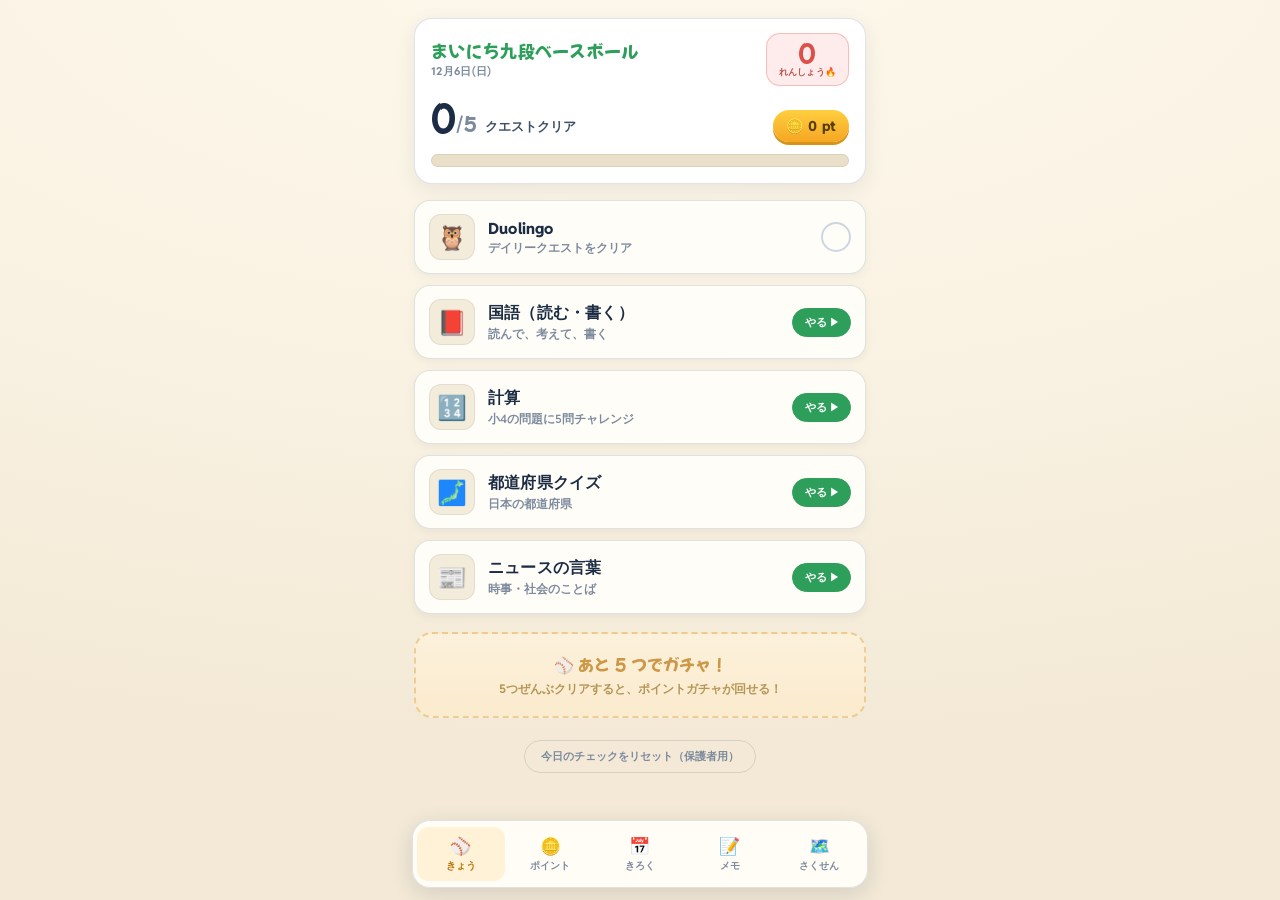
==== index.html @ 8f53ffbe "思考力" ====
<!DOCTYPE html>
<html lang="ja">
<head>
<meta charset="UTF-8">
<meta name="viewport" content="width=device-width, initial-scale=1.0, maximum-scale=1.0, user-scalable=no">
<meta name="theme-color" content="#faf3e4">
<meta name="apple-mobile-web-app-capable" content="yes">
<meta name="mobile-web-app-capable" content="yes">
<meta name="apple-mobile-web-app-status-bar-style" content="default">
<meta name="apple-mobile-web-app-title" content="九段ベースボール">
<meta name="description" content="千代田区立九段中等教育学校をめざす、小4のための毎日学習アプリ。計算・音読・作文・理科社会を、ゲーム感覚で習慣化。">
<link rel="manifest" href="manifest.webmanifest">
<link rel="apple-touch-icon" href="icon-180.png">
<link rel="icon" type="image/png" href="icon-192.png">
<title>まいにち九段ベースボール</title>
<link rel="stylesheet" href="styles.css">
</head>
<body>
<div class="wrap">
  <div class="panel show" id="panel-today">
    <div class="board">
      <div class="board-top">
        <div><div class="title">まいにち九段ベースボール</div><div class="date" id="dateLabel">--</div></div>
        <div class="streak"><div class="num" id="streakNum">0</div><div class="lbl">れんしょう🔥</div></div>
      </div>
      <div class="count-row">
        <span class="count-big"><span id="doneNum">0</span><span style="font-size:18px;color:#7c8a9e">/5</span></span>
        <span class="count-sub">クエストクリア</span>
        <span class="coin-chip">🪙 <span id="coinTotal">0</span>pt</span>
      </div>
      <div class="bar"><i id="barFill"></i></div>
    </div>
    <div class="quests" id="questList"></div>
    <div class="gachabar" id="gachaBar">
      <div class="gt" id="gachaT">⚾ あと 5 つでガチャ！</div>
      <div class="gs" id="gachaS">5つぜんぶクリアすると、ポイントガチャが回せる！</div>
    </div>
    <button class="reset" id="resetBtn">今日のチェックをリセット（保護者用）</button>
  </div>

  <div class="panel" id="panel-zukan">
    <div class="board"><div class="board-top"><div><div class="title">🪙 ポイント</div><div class="date">ためて1,000円と交換しよう</div></div></div></div>
    <div class="coll-head">
      <div class="ch-n"><span id="ptNow">0</span> pt</div>
      <div class="ch-l" id="ptHint">あと 1000pt で1,000円と交換できるよ</div>
      <div class="coll-bar"><i id="ptBar"></i></div>
    </div>
    <div id="badgeBox" style="margin-top:16px"></div>
    <button class="btn btn-green" id="exchangeBtn" style="margin-top:16px" disabled>🎁 1,000ptを1,000円と交換する</button>
    <div class="sec-title" style="margin-top:24px">交換のきろく</div>
    <div class="sec-sub">5つのクエストをクリアするとポイントガチャが1回。1,000ポイントたまったら、おうちの人と1,000円と交換しよう。</div>
    <div id="exchangeLog"></div>
  </div>

  <div class="panel" id="panel-record">
    <div class="board"><div class="board-top"><div><div class="title">きろく</div><div class="date">これまでのがんばり</div></div></div></div>
    <div id="weeklyBox"></div>
    <div class="stat-grid">
      <div class="stat"><div class="sn" id="stTotal">0</div><div class="sl">ホームランの日</div></div>
      <div class="stat"><div class="sn" id="stBest">0</div><div class="sl">さいこう連勝🔥</div></div>
      <div class="stat"><div class="sn" id="stYen">0</div><div class="sl">ためた金額(円)</div></div>
      <div class="stat"><div class="sn" id="stCalc" style="font-size:17px">小4 きほん</div><div class="sl">計算のレベル</div></div>
    </div>
    <div id="nigateCard"></div>
    <div class="sec-title">カレンダー</div>
    <div class="sec-sub">緑=ぜんぶクリア / 黄=とちゅうまで</div>
    <div class="calhead"><span>日</span><span>月</span><span>火</span><span>水</span><span>木</span><span>金</span><span>土</span></div>
    <div class="cal" id="calGrid"></div>
    <div class="sec-title" style="margin-top:26px">📊 学習のみえる化</div>
    <div class="sec-sub">どこが伸びていて、どこがもう一歩か、ひと目でわかります（保護者むけ）</div>
    <div id="insights"></div>
  </div>

  <div class="panel" id="panel-parent">
    <div class="board"><div class="board-top"><div><div class="title">先生メモ</div><div class="date">息子さんの答え・先生の講評（保護者用）</div></div></div></div>
    <div class="sec-sub" style="margin-top:14px;">作文・音読・理科社会で、息子さんが書いた答えとAI先生の講評がここに残ります。新しい順。ときどき目を通して、明らかな間違いがあれば教えてあげてください。</div>
    <div id="logList"></div>
  </div>

  <div class="panel" id="panel-plan">
    <div class="board"><div class="board-top"><div><div class="title">さくせん</div><div class="date">九段中をめざすロードマップ</div></div></div></div>
    <div class="sec-title">5つのデイリークエスト → ガチャ</div>
    <div class="sec-sub">国語（読む・書く）・計算は毎日、音読・作文・理科社会・資料・漢字・都道府県・ニュースの言葉・たんい・ことわざは日替わりで出ます。5つクリアでポイントガチャ。毎日つづけると約1か月で1,400pt（＝1,400円）ペース。</div>
    <div class="roadmap">
      <div class="rm"><div class="rmh"><span class="e">🦉</span>Duolingo<span class="tag keep">毎日</span></div><ul><li>デイリークエストをクリア（保護者が確認してチェック）</li></ul></div>
      <div class="rm"><div class="rmh"><span class="e">📕</span>国語（読む・書く）<span class="tag top">最優先</span></div><ul><li>短い説明文・物語を読む→内容や「□に入る言葉」を選ぶ→自分の考えを書く</li><li>適性検査1（国語）に直結。書くときは「型」と「見本」で手が止まらない</li></ul></div>
      <div class="rm"><div class="rmh"><span class="e">🔢</span>計算<span class="tag top">最優先</span></div><ul><li>小4の問題（筆算・九九・わり算・□など）に5問チャレンジ</li><li>正答率で「きほん→ひょうじゅん→はってん」へ自動でレベル調整</li><li>苦手な種類が多めに出る。まちがえた問題は数日後に自動で復習</li></ul></div>
      <div class="rm"><div class="rmh"><span class="e">📖</span>音読<span class="tag keep">日替わり</span></div><ul><li>短いお話を1話、声に出して読む（まずは毎日の習慣づけ）</li><li>もっと読みたければ「もう1話よむ」でつづけられる</li><li>青空文庫の名作リンクも用意</li></ul></div>
      <div class="rm"><div class="rmh"><span class="e">✍️</span>作文<span class="tag keep">穴うめ式</span></div><ul><li>身近なお題を、穴うめで意見文に。10歳が手を止めずに書ける</li><li>書いたら「お手本の例」とGemini先生に見せて、ほめてもらえる</li></ul></div>
      <div class="rm"><div class="rmh"><span class="e">🔬</span>理科・社会のタネ</div><ul><li>「今日のなぜ？」を、手がかり→三択→「理由の言い方（見本）」を声に出して学ぶ</li><li>九段の適性検査につながる「選んで理由を考える」練習。理由の言葉はアプリが見本でサポート。弱いジャンルが多めに出る</li></ul></div>
    </div>
    <div class="sec-title">このアプリが自動でやること</div>
    <div class="sec-sub">「きろく」タブで、得意・苦手の見える化と、今のニガテを確認できます。</div>
    <div class="feature-list">
      <div class="fl-item"><span class="fl-e">📊</span><div><b>見える化</b>：計算は種類別、理科はジャンル別に正答率をグラフ表示。「伸びてる・もう一歩」を自動コメント。</div></div>
      <div class="fl-item"><span class="fl-e">🎯</span><div><b>本人に寄せる</b>：苦手な計算の種類・正答率の低い／あまりやらないジャンルを、多めに出題。続けるほど最適化。</div></div>
      <div class="fl-item"><span class="fl-e">🔁</span><div><b>弱点を復習</b>：まちがえた問題を覚えて、数日後に自動で再出題。「🔥ニガテこくふくクエスト」で弱点だけ集中練習も。</div></div>
      <div class="fl-item"><span class="fl-e">🤖</span><div><b>Gemini連携</b>：作文・理科は、書いたものをコピーしてGemini先生に見せ、ほめてもらえる（親子でやると◎）。</div></div>
      <div class="fl-item"><span class="fl-e">🎰</span><div><b>ごほうび</b>：5つ全クリアで、ポイントガチャ（1回1〜100pt・毎日で月約1,400pt）。1,000ptで1,000円と交換。「ポイント」タブで交換できます。</div></div>
    </div>
    <div class="sec-title">九段中のしくみ（保護者メモ）</div>
    <div class="sec-sub">報告書200＋適性1(国語)200＋適性2(資料)300＋適性3(理数)300＝1000点。配点の6割が算数・理科・資料系。報告書は小4から入るので学校の成績も大事。アプリは「毎日の習慣づけ」と「適性検査でのびる思考力（読む・考える・選んで理由を書く）」をねらっています。</div>
    <div class="sec-title" style="margin-top:24px">データの保存・復元（保護者用）</div>
    <div class="sec-sub">機種変更やキャッシュ削除で記録が消えないよう、ときどき保存を。下の文字を全部コピーして、メモやメールに保存しておけば、いつでも復元できます。</div>
    <textarea id="backupArea" class="answer-area" style="min-height:64px;font-size:11px;line-height:1.4" readonly></textarea>
    <div style="display:flex;gap:9px;margin-top:8px;align-items:center">
      <button class="btn btn-ghost btn-sm" id="backupCopy" style="flex:1;width:auto;min-width:0">📋 バックアップをコピー</button>
      <button class="btn btn-ghost btn-sm" id="restoreBtn" style="flex:1;width:auto;min-width:0">⏪ 貼り付けて復元</button>
    </div>
    <div id="backupMsg" class="sec-sub" style="margin-top:6px;min-height:16px"></div>
    <div class="sec-title" style="margin-top:24px">設定</div>
    <div style="display:flex;gap:9px;align-items:center">
      <button class="btn btn-ghost btn-sm" id="setSound" style="flex:1;width:auto;min-width:0">🔊 音：オン</button>
      <button class="btn btn-ghost btn-sm" id="setText" style="flex:1;width:auto;min-width:0">🔤 文字：標準</button>
    </div>
    <button class="reset" id="resetAllBtn">全データを初期化（保護者用）</button>
  </div>
</div>

<div class="tabbar">
  <div class="tab active" data-tab="today"><span class="ti">⚾</span>きょう</div>
  <div class="tab" data-tab="zukan"><span class="ti">🪙</span>ポイント</div>
  <div class="tab" data-tab="record"><span class="ti">📅</span>きろく</div>
  <div class="tab" data-tab="parent"><span class="ti">📝</span>メモ</div>
  <div class="tab" data-tab="plan"><span class="ti">🗺️</span>さくせん</div>
</div>

<div class="screen" id="screen"><div id="screenInner"></div></div>
<div class="gacha" id="gacha"><div id="gachaInner"></div></div>
<div class="burst" id="burst"></div>

<script src="content/readings.js"></script>
<script src="content/writings.js"></script>
<script src="content/science.js"></script>
<script src="content/quizzes.js"></script>
<script src="content/kokugo.js"></script>
<script src="content/shiryo.js"></script>
<script src="content/sansu.js"></script>
<script src="app.js"></script>
</body>
</html>
---- styles.css ----
@import url('https://fonts.googleapis.com/css2?family=Mochiy+Pop+One&family=Reddit+Sans:wght@400;600;800&display=swap');
  :root{
    --bg:#faf3e4;--bg2:#f3e9d6;--ink:#1c2c44;--ink2:#3f5169;--muted:#7c8a9e;
    --card:#fffdf7;--card2:#fff8ea;--line:rgba(28,44,68,.13);--line2:rgba(28,44,68,.08);
    --gold:#d4860a;--gold-deep:#bb750a;--gold-btn:#ffcf3f;--gold-btn2:#f5a623;
    --hit:#2ea556;--hit-light:#39b865;--hit-bg:#e7f6ec;--red:#dd5049;--red-bg:#fdeceb;
    --grass:#2e9e5b;
    --rN:#7d8da3;--rR:#2a9fd6;--rSR:#8259e6;--rSS:#d49a10;--rLG:#e0554a;
  }
  *{margin:0;padding:0;box-sizing:border-box;-webkit-tap-highlight-color:transparent;}
  html{height:100%;}
  body{font-family:'Reddit Sans','Hiragino Kaku Gothic ProN',sans-serif;
    background:radial-gradient(135% 90% at 50% -8%,#fdf8ec 0%,var(--bg) 50%,var(--bg2) 100%);
    color:var(--ink);min-height:100%;overflow-x:hidden;-webkit-text-size-adjust:100%;}
  .wrap{max-width:480px;margin:0 auto;padding:18px 14px 120px;position:relative;}

  .board{background:#fff;border:1.5px solid var(--line);border-radius:18px;padding:14px 16px 16px;position:relative;overflow:hidden;box-shadow:0 6px 20px rgba(28,44,68,.08);}
  .board-top{display:flex;justify-content:space-between;align-items:center;gap:10px;}
  .title{font-family:'Mochiy Pop One',sans-serif;font-size:17px;line-height:1.25;color:var(--grass);letter-spacing:.3px;}
  .date{font-size:11px;color:var(--muted);font-weight:700;margin-top:3px;letter-spacing:.3px;}
  .streak{text-align:center;background:var(--red-bg);border:1.5px solid rgba(221,80,73,.3);border-radius:14px;padding:6px 12px;min-width:74px;flex-shrink:0;}
  .streak .num{font-family:'Mochiy Pop One',sans-serif;font-size:24px;color:var(--red);line-height:1;}
  .streak .lbl{font-size:9px;color:#c0524c;font-weight:800;margin-top:2px;letter-spacing:.2px;}
  .count-row{display:flex;align-items:baseline;gap:8px;margin-top:14px;}
  .count-big{font-family:'Mochiy Pop One',sans-serif;font-size:34px;color:var(--ink);line-height:1;}
  .count-sub{font-size:13px;color:var(--ink2);font-weight:700;}
  .coin-chip{margin-left:auto;display:flex;align-items:center;gap:5px;background:linear-gradient(180deg,var(--gold-btn),var(--gold-btn2));color:#5a3d00;font-weight:800;font-size:14px;padding:7px 13px;border-radius:999px;box-shadow:0 3px 0 #d89417;}
  .bar{height:13px;background:#eadfc8;border-radius:99px;margin-top:12px;overflow:hidden;border:1px solid var(--line2);}
  .bar>i{display:block;height:100%;width:0;border-radius:99px;background:linear-gradient(90deg,var(--hit),var(--hit-light));transition:width .5s cubic-bezier(.2,.8,.2,1);}

  .quests{margin-top:16px;display:flex;flex-direction:column;gap:11px;}
  .quest{display:flex;align-items:center;gap:13px;background:var(--card);border:1.5px solid var(--line);border-radius:16px;padding:13px 14px;cursor:pointer;position:relative;transition:transform .12s,border-color .2s,background .2s;box-shadow:0 3px 10px rgba(28,44,68,.05);}
  .quest:active{transform:scale(.98);}
  .quest.done{background:var(--hit-bg);border-color:rgba(46,165,86,.4);}
  .qicon{width:46px;height:46px;flex-shrink:0;border-radius:12px;display:grid;place-items:center;font-size:24px;background:#f3ecdb;border:1px solid var(--line2);}
  .quest.done .qicon{background:#d6f0de;border-color:rgba(46,165,86,.3);}
  .qbody{flex:1;min-width:0;}
  .qname{font-weight:800;font-size:15.5px;color:var(--ink);letter-spacing:.2px;}
  .qdesc{font-size:11.5px;color:var(--muted);font-weight:600;margin-top:2px;line-height:1.35;}
  .quest.done .qname{color:#1e7a44;}
  .qgo{font-size:11px;font-weight:800;color:#fff;background:var(--grass);border:1px solid var(--grass);padding:6px 12px;border-radius:99px;flex-shrink:0;}
  .check{width:30px;height:30px;flex-shrink:0;border-radius:50%;border:2.5px solid #cdd6e0;display:grid;place-items:center;transition:all .2s;}
  .check svg{width:16px;height:16px;opacity:0;transform:scale(.4);transition:all .25s cubic-bezier(.2,1.4,.4,1);}
  .quest.done .check{background:var(--hit);border-color:var(--hit);box-shadow:0 0 10px rgba(46,165,86,.4);}
  .quest.done .check svg{opacity:1;transform:scale(1);}

  .gachabar{margin-top:18px;text-align:center;border-radius:18px;padding:18px;background:linear-gradient(180deg,#fff4dc,#ffeccb);border:2px dashed rgba(212,134,10,.45);opacity:.7;transition:opacity .4s;}
  .gachabar.on{opacity:1;border-style:solid;border-color:var(--gold-btn2);box-shadow:0 4px 20px rgba(245,166,35,.22);cursor:pointer;animation:gachapulse 1.6s infinite;}
  .gachabar .gt{font-family:'Mochiy Pop One',sans-serif;font-size:16px;color:var(--gold-deep);}
  .gachabar .gs{font-size:12px;color:#9a7320;font-weight:700;margin-top:5px;line-height:1.4;}
  .gachabar .gs b{color:var(--gold-deep);}
  .gachabar.done{opacity:.95;border-style:solid;border-color:rgba(46,165,86,.45);background:var(--hit-bg);animation:none;cursor:default;}
  .gachabar.done .gt{color:#1e7a44;}
  .gachabar.done .gs{color:#2c7a4c;}
  @keyframes gachapulse{0%,100%{box-shadow:0 4px 14px rgba(245,166,35,.18);}50%{box-shadow:0 4px 28px rgba(245,166,35,.4);}}

  .tabbar{position:fixed;left:50%;bottom:12px;transform:translateX(-50%);width:calc(100% - 24px);max-width:456px;background:rgba(255,253,247,.96);backdrop-filter:blur(10px);border:1.5px solid var(--line);border-radius:18px;display:flex;padding:6px 4px;gap:2px;z-index:30;box-shadow:0 6px 22px rgba(28,44,68,.14);}
  .tab{flex:1;text-align:center;padding:8px 1px;border-radius:12px;font-size:10px;font-weight:800;color:var(--muted);cursor:pointer;transition:all .2s;}
  .tab .ti{font-size:17px;display:block;margin-bottom:2px;}
  .tab.active{color:var(--gold-deep);background:#fff2d6;}

  .panel{display:none;}
  .panel.show{display:block;animation:fade .3s;}

  .sec-title{font-family:'Mochiy Pop One',sans-serif;font-size:15px;color:var(--ink);margin:24px 4px 2px;}
  .sec-sub{font-size:11.5px;color:var(--muted);font-weight:600;margin:0 4px 4px;line-height:1.5;}

  .stat-grid{display:grid;grid-template-columns:1fr 1fr;gap:11px;margin-top:16px;}
  .stat{background:var(--card);border:1.5px solid var(--line);border-radius:16px;padding:15px;text-align:center;box-shadow:0 3px 10px rgba(28,44,68,.05);}
  .stat .sn{font-family:'Mochiy Pop One',sans-serif;font-size:26px;color:var(--gold-deep);line-height:1.05;}
  .stat .sl{font-size:11px;color:var(--muted);font-weight:700;margin-top:6px;}
  .calhead{display:grid;grid-template-columns:repeat(7,1fr);gap:6px;margin-top:8px;}
  .calhead span{text-align:center;font-size:10px;color:var(--muted);font-weight:800;}
  .cal{display:grid;grid-template-columns:repeat(7,1fr);gap:6px;margin-top:6px;}
  .cal .cd{aspect-ratio:1;border-radius:9px;display:grid;place-items:center;font-size:12px;font-weight:700;background:#f3ecdb;border:1px solid var(--line2);color:var(--muted);}
  .cal .cd.win{background:linear-gradient(180deg,var(--hit-light),var(--hit));color:#fff;border-color:transparent;}
  .cal .cd.part{background:#fdebc4;color:var(--gold-deep);border-color:rgba(212,134,10,.3);}
  .cal .cd.today{outline:2px solid var(--gold-btn2);outline-offset:1px;}

  .coll-head{background:#fff;border:1.5px solid var(--line);border-radius:16px;padding:14px 16px;margin-top:16px;text-align:center;box-shadow:0 3px 10px rgba(28,44,68,.05);}
  .coll-head .ch-n{font-family:'Mochiy Pop One',sans-serif;font-size:30px;color:var(--gold-deep);}
  .coll-head .ch-l{font-size:12px;color:var(--muted);font-weight:700;margin-top:2px;}
  .coll-bar{height:10px;background:#eadfc8;border-radius:99px;margin-top:10px;overflow:hidden;}
  .coll-bar>i{display:block;height:100%;background:linear-gradient(90deg,var(--gold-btn),var(--gold-btn2));border-radius:99px;transition:width .5s;}
  .ex-row{display:flex;justify-content:space-between;align-items:center;background:var(--card);border:1.5px solid var(--line);border-radius:12px;padding:12px 14px;margin-top:9px;font-weight:700;font-size:14px;color:var(--ink);}
  .ex-row .ex-l b{color:var(--gold-deep);}
  .ex-row .ex-date{font-size:12px;color:var(--muted);font-weight:600;}
  .rar-group{margin-top:18px;}
  .rar-label{font-size:12px;font-weight:800;letter-spacing:.5px;margin:0 4px 8px;display:flex;align-items:center;gap:6px;}
  .card-grid{display:grid;grid-template-columns:repeat(3,1fr);gap:9px;}
  .pcard{aspect-ratio:.72;border-radius:12px;position:relative;overflow:hidden;display:flex;flex-direction:column;align-items:center;justify-content:center;padding:8px 5px;border:1.5px solid var(--line);background:#fff;text-align:center;box-shadow:0 2px 8px rgba(28,44,68,.06);}
  .pcard.locked{opacity:.9;background:#f1ebde;}
  .pcard .pe{font-size:30px;line-height:1;}
  .pcard .pn{font-size:9.5px;font-weight:800;margin-top:5px;line-height:1.2;color:var(--ink);}
  .pcard .pp{font-size:8px;font-weight:700;color:var(--muted);margin-top:2px;}
  .pcard .pcount{position:absolute;top:4px;right:5px;font-size:9px;font-weight:800;background:var(--ink);padding:1px 6px;border-radius:99px;color:#fff;}
  .pcard .plock{font-size:24px;color:#c2ccd8;}
  .pcard .pstars{font-size:8px;margin-top:3px;letter-spacing:-1px;}

  .screen{position:fixed;top:0;left:0;right:0;bottom:0;z-index:50;background:radial-gradient(135% 90% at 50% -8%,#fdf8ec 0%,var(--bg) 55%,var(--bg2) 100%);display:none;flex-direction:column;}
  .screen.show{display:flex;animation:slideup .3s;}
  .scr-head{display:flex;align-items:center;gap:12px;padding:16px 16px 12px;border-bottom:1.5px solid var(--line);background:rgba(255,253,247,.9);}
  .scr-head .x{width:38px;height:38px;border-radius:11px;background:#f3ecdb;border:1px solid var(--line);display:grid;place-items:center;font-size:20px;cursor:pointer;flex-shrink:0;color:var(--ink2);}
  .scr-head .ht{font-family:'Mochiy Pop One',sans-serif;font-size:16px;color:var(--ink);}
  .scr-head .hs{font-size:11px;color:var(--muted);font-weight:600;margin-top:1px;}
  .scr-body{flex:1;min-height:0;overflow-y:auto;-webkit-overflow-scrolling:touch;padding:16px;max-width:480px;margin:0 auto;width:100%;}
  /* クエスト画面オーバーレイの高さを内側まで確定させ、本文が長くてもスクロールできるように */
  #screen.show{display:flex;flex-direction:column;}
  #screenInner{flex:1;min-height:0;display:flex;flex-direction:column;width:100%;}
  #screenInner>.screen{flex:1;min-height:0;width:100%;}
  .scr-foot{padding:12px 16px calc(12px + env(safe-area-inset-bottom));border-top:1.5px solid var(--line);max-width:480px;margin:0 auto;width:100%;background:rgba(255,253,247,.9);}

  .lvl-pill{display:inline-flex;align-items:center;gap:6px;font-size:11px;font-weight:800;color:var(--gold-deep);background:#fdebc4;border:1px solid rgba(212,134,10,.35);padding:5px 11px;border-radius:99px;white-space:nowrap;}
  .theme-tag{display:inline-flex;align-items:center;gap:5px;font-size:12px;font-weight:800;color:#1e7a44;background:var(--hit-bg);border:1px solid rgba(46,165,86,.35);padding:5px 12px;border-radius:99px;margin-bottom:12px;}

  .calc-card{background:#fff;border:1.5px solid var(--line);border-radius:20px;padding:26px 20px;text-align:center;margin-top:8px;box-shadow:0 4px 14px rgba(28,44,68,.07);}
  .calc-type{font-size:12px;font-weight:800;color:var(--muted);margin-bottom:10px;letter-spacing:.5px;}
  .calc-q{font-family:'Mochiy Pop One',sans-serif;font-size:38px;letter-spacing:1px;color:var(--ink);line-height:1.2;}
  .calc-input{margin-top:20px;width:100%;font-size:34px;text-align:center;font-family:'Mochiy Pop One',sans-serif;background:#fffdf7;border:2px solid var(--line);border-radius:14px;color:var(--gold-deep);padding:12px;outline:none;}
  .calc-input:focus{border-color:var(--gold-btn2);}
  .calc-progress{display:flex;justify-content:center;gap:6px;margin-top:16px;}
  .pip{width:13px;height:13px;border-radius:50%;background:#dde3ea;border:1px solid var(--line);}
  .pip.ok{background:var(--hit);border-color:var(--hit);}
  .pip.ng{background:var(--red);border-color:var(--red);}
  .feedback{min-height:24px;margin-top:14px;font-weight:800;font-size:15px;}
  .feedback.good{color:var(--hit);}
  .feedback.bad{color:#e0762b;}
  .hintbox{background:#fdf3da;border:1px solid rgba(212,134,10,.3);border-radius:12px;padding:12px 14px;margin-top:14px;font-size:13px;line-height:1.6;color:#7d5e15;text-align:left;display:none;}
  .hintbox.show{display:block;animation:fade .3s;}

  .btn{display:block;width:100%;border:none;border-radius:14px;font-family:inherit;font-weight:800;font-size:16px;padding:15px;cursor:pointer;transition:transform .1s;}
  .btn:active{transform:scale(.98);}
  .btn:disabled{opacity:.55;}
  .btn-gold{background:linear-gradient(180deg,var(--gold-btn),var(--gold-btn2));color:#5a3d00;box-shadow:0 4px 0 #d89417;}
  .btn-ghost{background:#f3ecdb;color:var(--ink2);border:1px solid var(--line);}
  .btn-green{background:linear-gradient(180deg,var(--hit-light),var(--hit));color:#fff;box-shadow:0 4px 0 #1f8048;}
  .btn-sm{padding:11px;font-size:14px;}

  .themes{display:grid;grid-template-columns:1fr 1fr;gap:10px;margin-top:10px;}
  .theme-chip{background:var(--card);border:1.5px solid var(--line);border-radius:14px;padding:18px 12px;text-align:center;cursor:pointer;transition:all .15s;}
  .theme-chip:active{transform:scale(.97);}
  .theme-chip .te{font-size:32px;}
  .theme-chip .tn{font-size:13px;font-weight:800;margin-top:6px;color:var(--ink);}

  .ai-card{background:#fff;border:1.5px solid var(--line);border-radius:16px;padding:18px;margin-top:14px;box-shadow:0 3px 12px rgba(28,44,68,.06);}
  .ai-story{font-size:18px;line-height:2.25;color:var(--ink);font-weight:600;}
  .ai-story rt{font-size:10px;color:var(--muted);font-weight:600;}
  .ai-label{font-size:11px;font-weight:800;color:var(--gold-deep);letter-spacing:.5px;margin-bottom:10px;display:flex;align-items:center;gap:6px;}
  .q-item{background:var(--card2);border:1px solid var(--line);border-radius:12px;padding:13px;margin-top:10px;}
  .q-item .qq{font-weight:800;font-size:14px;color:var(--ink);line-height:1.5;}
  .q-note{font-size:12px;color:var(--muted);margin-top:6px;line-height:1.55;}
  mark.read-mark{background:linear-gradient(transparent 55%, rgba(255,209,71,.55) 55%);color:inherit;border-radius:2px;}
  .read-warn{background:#fdf3da;border:1px solid rgba(212,134,10,.3);border-radius:10px;padding:11px 13px;margin-top:12px;font-size:13px;line-height:1.6;color:#7d5e15;}
  .answer-area{width:100%;margin-top:10px;background:#fffdf7;border:2px solid var(--line);border-radius:12px;color:var(--ink);padding:12px;font-family:inherit;font-size:15px;line-height:1.6;resize:vertical;min-height:64px;outline:none;}
  .answer-area:focus{border-color:var(--gold-btn2);}
  .char-count{text-align:right;font-size:11px;color:var(--muted);font-weight:700;margin-top:4px;}
  .char-count.warn{color:var(--gold-deep);}

  .aozora-list{margin-top:12px;display:flex;flex-direction:column;gap:8px;}
  .aozora-item{display:flex;align-items:center;gap:11px;background:var(--card2);border:1px solid var(--line);border-radius:12px;padding:11px 13px;text-decoration:none;color:inherit;transition:all .15s;}
  .aozora-item:active{transform:scale(.98);background:#fbf2dd;}
  .aozora-item .ae{font-size:22px;flex-shrink:0;}
  .aozora-item .at{flex:1;min-width:0;}
  .aozora-item .atn{font-weight:800;font-size:14px;color:var(--ink);}
  .aozora-item .atm{font-size:11px;color:var(--muted);font-weight:600;margin-top:1px;}
  .aozora-item .arrow{font-size:14px;color:var(--muted);flex-shrink:0;}

  .tmpl-box{font-size:16px;line-height:2.3;color:var(--ink);font-weight:600;background:var(--card2);border:1px solid var(--line);border-radius:12px;padding:14px;margin-top:6px;}
  .tmpl-blank{display:inline-block;min-width:60px;border-bottom:2px solid var(--gold-btn2);color:var(--gold-deep);font-weight:800;text-align:center;padding:0 6px;}
  .tmpl-blank.filled{color:#1e7a44;border-color:var(--hit);}
  .blank-input{margin-top:10px;}
  .blank-input label{display:block;font-size:12.5px;font-weight:800;color:var(--gold-deep);margin-bottom:4px;}
  .blank-input .bhint{font-size:11px;color:var(--muted);font-weight:600;margin-bottom:5px;}
  .blank-input input{width:100%;background:#fffdf7;border:2px solid var(--line);border-radius:10px;color:var(--ink);padding:11px;font-family:inherit;font-size:15px;outline:none;}
  .blank-input input:focus{border-color:var(--gold-btn2);}
  .preview{background:#fdf3da;border:1px dashed rgba(212,134,10,.4);border-radius:12px;padding:14px;margin-top:14px;font-size:15px;line-height:2;color:var(--ink);font-weight:600;}
  .preview .pl{font-size:11px;font-weight:800;color:var(--gold-deep);letter-spacing:.5px;margin-bottom:8px;display:block;}

  .sensei-reply{background:var(--hit-bg);border:1.5px solid rgba(46,165,86,.35);border-radius:16px;padding:16px;margin-top:14px;}
  .sensei-reply .sr-head{display:flex;align-items:center;gap:8px;font-weight:800;color:#1e7a44;font-size:13px;margin-bottom:8px;}
  .sensei-reply .sr-body{font-size:14.5px;line-height:1.75;color:#234a32;white-space:pre-wrap;}

  .gemini-box{background:linear-gradient(180deg,#eef4ff,#e4edff);border:2px solid #b9cdf5;border-radius:16px;padding:16px;margin-top:14px;}
  .gemini-box .gb-head{font-weight:800;color:#3a5bb8;font-size:15px;display:flex;align-items:center;gap:7px;margin-bottom:4px;}
  .gemini-box .gb-sub{font-size:12px;color:#5a6b90;font-weight:700;line-height:1.5;margin-bottom:12px;}
  .gemini-steps{display:flex;gap:6px;margin-bottom:12px;}
  .gemini-steps .gstep{flex:1;text-align:center;font-size:10.5px;font-weight:800;color:#3a5bb8;background:#fff;border:1px solid #cdd9f0;border-radius:9px;padding:8px 3px;line-height:1.3;}
  .gemini-prompt{width:100%;background:#fff;border:1.5px solid #cdd9f0;border-radius:10px;color:#1c2c44;padding:11px;font-family:inherit;font-size:12.5px;line-height:1.6;resize:vertical;min-height:88px;outline:none;}
  .btn-copy{background:#fff;border:2px solid #5b7fd4;color:#2f4f9e;}
  .btn-gemini{background:linear-gradient(180deg,#5b8def,#466fd6);color:#fff;box-shadow:0 4px 0 #3a5bbd;text-decoration:none;display:flex;align-items:center;justify-content:center;gap:7px;}
  .copied-note{font-size:12.5px;font-weight:800;color:#1e7a44;text-align:center;margin-top:8px;min-height:18px;}
  .after-gemini{font-size:11.5px;font-weight:800;color:#7c8a9e;margin:18px 4px 0;text-align:center;}

  .choice-btn{display:flex;flex-direction:column;width:100%;text-align:left;background:var(--card);border:2px solid var(--line);border-radius:14px;padding:13px;margin-top:10px;cursor:pointer;font-family:inherit;transition:all .15s;box-shadow:0 2px 8px rgba(28,44,68,.05);}
  .choice-btn:active{transform:scale(.99);}
  .choice-btn:disabled{cursor:default;}
  .choice-row{display:flex;align-items:flex-start;gap:11px;}
  .choice-mark{flex-shrink:0;width:27px;height:27px;border-radius:8px;background:#f3ecdb;color:var(--ink2);font-weight:800;font-size:14px;display:grid;place-items:center;}
  .choice-text{font-size:14.5px;font-weight:700;color:var(--ink);line-height:1.5;padding-top:3px;}
  .choice-btn.selected{border-color:var(--gold-btn2);background:#fdf3da;}
  .choice-btn.selected .choice-mark{background:var(--gold-btn2);color:#fff;}
  .choice-btn.correct{border-color:var(--hit);background:var(--hit-bg);}
  .choice-btn.correct .choice-mark{background:var(--hit);color:#fff;}
  .choice-btn.wrong{opacity:.62;}
  .choice-btn.chosen-outline{box-shadow:0 0 0 2.5px rgba(28,44,68,.4);}
  .choice-comment{font-size:12px;font-weight:700;color:var(--ink2);margin-top:8px;line-height:1.55;padding-left:38px;}
  .choice-btn.correct .choice-comment{color:#1e7a44;}

  .ins-card{background:var(--card);border:1px solid var(--line);border-radius:14px;padding:14px;margin-top:12px;box-shadow:0 2px 8px rgba(28,44,68,.04);}
  .ins-h{font-size:13.5px;font-weight:800;color:var(--ink);margin-bottom:10px;}
  .ins-empty{font-size:12.5px;color:#9aa6b4;font-weight:700;padding:6px 0;}
  .ins-row{display:flex;align-items:center;gap:9px;margin-top:9px;}
  .ins-label{flex-shrink:0;width:104px;font-size:11.5px;font-weight:800;color:var(--ink2);line-height:1.3;}
  .ins-track{flex:1;height:14px;background:#eee6d4;border-radius:7px;overflow:hidden;}
  .ins-fill{height:100%;border-radius:7px;transition:width .5s ease;}
  .ins-val{flex-shrink:0;width:58px;text-align:right;font-size:12px;font-weight:800;color:var(--ink);}
  .ins-val .ins-n{display:block;font-size:9.5px;color:#9aa6b4;font-weight:700;}
  .ins-count-grid{display:grid;grid-template-columns:1fr 1fr;gap:8px;}
  .ins-count{background:#faf6ec;border:1px solid var(--line);border-radius:10px;padding:9px;}
  .ins-count .ic-th{font-size:11px;font-weight:800;color:var(--ink2);margin-bottom:4px;}
  .ins-count .ic-nums{display:flex;gap:12px;font-size:13px;font-weight:800;color:var(--ink);}
  .ins-comment{background:linear-gradient(180deg,#eafaf0,#e2f5ea);border:1.5px solid #b6e2c6;border-radius:14px;padding:13px;margin-top:14px;font-size:12.5px;font-weight:700;color:#1e5836;line-height:1.7;}
  .ins-auto{background:#eef4ff;border:1px solid #cdd9f0;border-radius:12px;padding:11px 13px;margin-top:10px;font-size:11.5px;font-weight:700;color:#3a5bb8;line-height:1.6;}
  .nigate-box{background:linear-gradient(180deg,#fff3e0,#ffe9cc);border:2px solid #f3c98a;border-radius:16px;padding:16px;margin:16px 0;box-shadow:0 3px 10px rgba(224,160,18,.12);}
  .nigate-box.clear{background:linear-gradient(180deg,#eafaf0,#e2f5ea);border-color:#b6e2c6;}
  .nigate-box .nb-h{font-size:16px;font-weight:800;color:#b8800a;}
  .nigate-box.clear .nb-h{color:#1e7a44;}
  .nigate-box .nb-s{font-size:12.5px;font-weight:700;color:#7d5e15;line-height:1.6;margin-top:5px;}
  .nigate-box.clear .nb-s{color:#1e5836;}
  .feature-list{display:flex;flex-direction:column;gap:9px;margin-top:4px;}
  .fl-item{display:flex;gap:11px;align-items:flex-start;background:var(--card);border:1px solid var(--line);border-radius:13px;padding:12px;font-size:12.5px;line-height:1.6;color:var(--ink2);font-weight:600;}
  .fl-item b{color:var(--ink);}
  .fl-e{flex-shrink:0;font-size:20px;line-height:1.2;}

  .loading{text-align:center;padding:40px 16px;color:var(--muted);font-weight:700;font-size:14px;}
  .loading .dots{display:inline-block;animation:blink 1.2s infinite;}
  .spinner{width:42px;height:42px;border:4px solid rgba(28,44,68,.12);border-top-color:var(--gold-btn2);border-radius:50%;margin:0 auto 16px;animation:spin 1s linear infinite;}

  .log-item{background:var(--card);border:1.5px solid var(--line);border-radius:13px;padding:13px;margin-top:10px;box-shadow:0 2px 8px rgba(28,44,68,.05);}
  .log-meta{display:flex;justify-content:space-between;font-size:11px;color:var(--muted);font-weight:700;margin-bottom:6px;}
  .log-tag{font-size:10px;font-weight:800;padding:2px 8px;border-radius:99px;background:#fdebc4;color:var(--gold-deep);}
  .log-q{font-size:12.5px;color:var(--ink2);font-weight:700;line-height:1.5;}
  .log-a{font-size:13.5px;color:var(--ink);line-height:1.6;margin-top:5px;padding-left:10px;border-left:2px solid var(--line);}

  .roadmap{margin-top:14px;display:flex;flex-direction:column;gap:10px;}
  .rm{background:var(--card);border:1.5px solid var(--line);border-radius:14px;padding:13px 14px;box-shadow:0 2px 8px rgba(28,44,68,.05);}
  .rm .rmh{display:flex;align-items:center;gap:9px;font-weight:800;font-size:14.5px;color:var(--ink);}
  .rm .rmh .e{font-size:19px;}
  .rm .rmh .tag{margin-left:auto;font-size:9.5px;font-weight:800;padding:3px 8px;border-radius:99px;letter-spacing:.3px;}
  .tag.top{background:#fdebc4;color:var(--gold-deep);border:1px solid rgba(212,134,10,.35);}
  .tag.keep{background:var(--hit-bg);color:#1e7a44;border:1px solid rgba(46,165,86,.35);}
  .rm ul{margin:9px 0 0;padding-left:18px;}
  .rm li{font-size:12.5px;color:var(--ink2);line-height:1.6;margin-bottom:3px;}

  .reset{margin:22px auto 0;display:block;background:none;border:1px solid var(--line);color:var(--muted);font-size:11px;font-weight:700;padding:8px 16px;border-radius:99px;cursor:pointer;}

  .burst{position:fixed;top:0;left:0;right:0;bottom:0;pointer-events:none;z-index:90;}
  .spark{position:absolute;width:11px;height:11px;border-radius:2px;will-change:transform,opacity;animation:sparkfly 1.2s cubic-bezier(.2,.6,.3,1) forwards;}
  @keyframes sparkfly{from{transform:translate(0,0) rotate(0deg);opacity:1}to{transform:translate(var(--dx,0),var(--dy,0)) rotate(var(--rot,0deg));opacity:0}}

  .gacha{position:fixed;top:0;left:0;right:0;bottom:0;z-index:80;display:none;flex-direction:column;align-items:center;justify-content:center;padding:24px;background:radial-gradient(120% 80% at 50% 25%,#fff6e0 0%,#f6ecd8 65%,#efe3cd 100%);text-align:center;overflow:hidden;}
  .gacha.show{display:flex;animation:fade .3s;}
  .gacha-step{width:100%;max-width:340px;display:flex;flex-direction:column;align-items:center;}
  .gacha-h{font-family:'Mochiy Pop One',sans-serif;font-size:20px;color:var(--gold-deep);margin-bottom:6px;}
  .gacha-sub{font-size:13px;color:var(--ink2);font-weight:700;margin-bottom:22px;line-height:1.5;}

  .pack{width:160px;height:210px;border-radius:18px;cursor:pointer;position:relative;background:linear-gradient(145deg,#fff,#fdf3da);border:3px solid var(--gold-btn2);display:grid;place-items:center;box-shadow:0 12px 36px rgba(212,134,10,.28),inset 0 2px 10px rgba(255,255,255,.6);animation:packfloat 2.2s ease-in-out infinite;}
  .pack:active{transform:scale(.96);}
  .pack .pball{font-size:74px;animation:packspin 3s linear infinite;}
  .pack .ptap{position:absolute;bottom:14px;font-size:12px;font-weight:800;color:#fff;background:var(--gold-btn2);padding:5px 14px;border-radius:99px;box-shadow:0 2px 6px rgba(212,134,10,.3);}
  @keyframes packfloat{0%,100%{transform:translateY(0)}50%{transform:translateY(-10px)}}
  @keyframes packspin{0%{transform:rotate(0)}100%{transform:rotate(360deg)}}

  .reveal-card{width:200px;height:280px;border-radius:18px;position:relative;display:flex;flex-direction:column;align-items:center;justify-content:center;padding:18px;border:3px solid var(--gold-btn2);background:#fff;box-shadow:0 0 50px var(--cardglow,rgba(245,166,35,.5)),0 10px 30px rgba(28,44,68,.18);animation:cardpop .6s cubic-bezier(.2,1.4,.4,1);overflow:hidden;}
  .reveal-card::before{content:'';position:absolute;top:0;left:0;right:0;bottom:0;background:linear-gradient(145deg,var(--cardbg1,#fff4dc),var(--cardbg2,#ffe8c0));opacity:.55;z-index:0;}
  .reveal-card>*{position:relative;z-index:1;}
  .reveal-card .rc-rar{font-size:13px;font-weight:800;letter-spacing:1px;color:var(--cardcolor,#333);}
  .reveal-card .rc-stars{font-size:18px;margin:4px 0 12px;letter-spacing:-1px;}
  .reveal-card .rc-e{font-size:80px;line-height:1;filter:drop-shadow(0 4px 8px rgba(28,44,68,.25));}
  .reveal-card .rc-n{font-family:'Mochiy Pop One',sans-serif;font-size:16px;margin-top:14px;color:var(--ink);line-height:1.25;}
  .reveal-card .rc-p{font-size:11px;font-weight:700;color:var(--ink2);margin-top:4px;}
  .reveal-card .rc-new{position:absolute;top:10px;right:-2px;font-size:10px;font-weight:800;background:var(--rLG);color:#fff;padding:3px 12px;border-radius:4px;box-shadow:0 2px 6px rgba(28,44,68,.25);}
  @keyframes cardpop{0%{transform:scale(.3) rotate(-12deg);opacity:0}60%{transform:scale(1.08) rotate(3deg)}100%{transform:scale(1) rotate(0);opacity:1}}

  .roulette{width:100%;max-width:300px;height:120px;border-radius:16px;border:3px solid var(--gold-btn2);background:#fffdf7;overflow:hidden;position:relative;box-shadow:inset 0 0 24px rgba(28,44,68,.1);}
  .roulette::before,.roulette::after{content:'';position:absolute;left:0;right:0;height:36px;z-index:2;pointer-events:none;}
  .roulette::before{top:0;background:linear-gradient(180deg,#fffdf7,transparent);}
  .roulette::after{bottom:0;background:linear-gradient(0deg,#fffdf7,transparent);}
  .roulette .needle{position:absolute;top:50%;left:0;right:0;height:48px;transform:translateY(-50%);border-top:2px solid var(--gold-btn2);border-bottom:2px solid var(--gold-btn2);z-index:3;pointer-events:none;background:rgba(245,166,35,.08);}
  .roul-strip{position:absolute;left:0;right:0;top:0;will-change:transform;}
  .roul-item{height:48px;display:flex;align-items:center;justify-content:center;font-family:'Mochiy Pop One',sans-serif;font-size:30px;color:var(--ink);}
  .roul-item.big{color:var(--gold-deep);}

  .gacha-result{font-family:'Mochiy Pop One',sans-serif;font-size:46px;color:var(--gold-deep);margin-top:4px;animation:pop .5s;}
  .gacha-total{font-size:14px;color:var(--ink2);font-weight:700;margin-top:14px;}
  .gacha-total b{color:var(--gold-deep);font-size:20px;font-family:'Mochiy Pop One',sans-serif;}
  .gacha-btn{margin-top:26px;background:linear-gradient(180deg,var(--gold-btn),var(--gold-btn2));border:none;color:#5a3d00;font-weight:800;font-size:16px;padding:14px 38px;border-radius:99px;cursor:pointer;box-shadow:0 4px 0 #d89417;font-family:inherit;}
  .gacha-btn:active{transform:scale(.97);}

  @keyframes pop{0%{transform:scale(.8);opacity:0}60%{transform:scale(1.04)}100%{transform:scale(1);opacity:1}}
  @keyframes fade{from{opacity:0}to{opacity:1}}
  @keyframes slideup{from{transform:translateY(30px);opacity:0}to{transform:translateY(0);opacity:1}}
  @keyframes spin{to{transform:rotate(360deg)}}
  @keyframes blink{0%,100%{opacity:.35}50%{opacity:1}}
  @media (prefers-reduced-motion:reduce){*{animation:none!important;transition:none!important;}}

.say-card{margin-top:12px;background:#fff8e8;border:1.5px solid var(--gold-btn2);border-radius:14px;padding:14px;}
.say-h{font-weight:800;color:var(--gold-deep);font-size:13px;margin-bottom:8px;}
.say-body{font-size:16px;line-height:1.95;color:var(--ink);font-weight:700;}
.say-note{margin-top:10px;font-size:12px;color:#8a6d2a;line-height:1.6;font-weight:600;}

/* ガチャ：カプセル（古いiOSでも動くCSSアニメ） */
.capsule{width:148px;height:148px;margin:8px auto 2px;position:relative;cursor:pointer;border-radius:50%;background:linear-gradient(180deg,#ffd34d 0%,#ffd34d 50%,#ffffff 50%,#ffffff 100%);border:3px solid #e6a91e;box-shadow:0 8px 22px rgba(28,44,68,.18);animation:capbob 1.6s ease-in-out infinite;}
.capsule .cap-band{position:absolute;left:-3px;right:-3px;top:50%;height:12px;margin-top:-6px;background:rgba(28,44,68,.18);}
.capsule .cap-q{position:absolute;left:0;top:0;right:0;bottom:0;display:flex;align-items:center;justify-content:center;font-size:46px;color:#bb750a;font-weight:800;}
.capsule:active{transform:scale(.96);}
.capsule.shake{animation:capshake .6s;}
.cap-tap{text-align:center;font-size:13px;font-weight:800;color:var(--gold-deep);margin-top:16px;}
.cap-open{font-size:60px;margin:4px 0;animation:pop .5s;}
@keyframes capbob{0%,100%{transform:translateY(0)}50%{transform:translateY(-7px)}}
@keyframes capshake{0%,100%{transform:translate(0,0) rotate(0deg)}15%{transform:translate(-7px,0) rotate(-7deg)}30%{transform:translate(7px,0) rotate(7deg)}45%{transform:translate(-6px,0) rotate(-6deg)}60%{transform:translate(6px,0) rotate(6deg)}80%{transform:translate(-3px,0) rotate(-3deg)}}

/* 資料・グラフクイズ */
.gtitle{font-weight:800;font-size:13px;color:var(--ink);text-align:center;margin-bottom:10px;}
.gchart{display:flex;align-items:flex-end;justify-content:center;height:160px;padding:6px 2px 0;border-bottom:2px solid var(--line);}
.gbar-col{display:flex;flex-direction:column;align-items:center;justify-content:flex-end;margin:0 5px;}
.gbar-val{font-size:12px;font-weight:800;color:var(--gold-deep);margin-bottom:3px;}
.gbar{width:32px;border-radius:6px 6px 0 0;background:linear-gradient(180deg,var(--gold-btn),var(--gold-btn2));box-shadow:inset 0 -2px 4px rgba(0,0,0,.05);}
.gbar-lbl{font-size:11px;font-weight:700;color:var(--ink2);margin-top:5px;max-width:48px;text-align:center;line-height:1.25;}

/* 称号バッジ */
.badge-h{font-weight:800;font-size:13px;color:var(--gold-deep);margin-bottom:8px;}
.badge-row{display:flex;flex-wrap:wrap;}
.badge-chip{display:inline-block;background:#fff4dc;border:1.5px solid var(--gold-btn2);color:#8a5a00;font-weight:800;font-size:12px;padding:5px 11px;border-radius:99px;margin:0 7px 7px 0;}

/* 文字：大きめ設定 */
body.big-ui .qname{font-size:18px;}
body.big-ui .qdesc{font-size:13.5px;}
body.big-ui .ai-story{font-size:21px;line-height:2.4;}
body.big-ui .calc-q{font-size:44px;}
body.big-ui .calc-input{font-size:38px;}
body.big-ui .choice-text{font-size:17px;}
body.big-ui .q-item .qq{font-size:16px;}
body.big-ui .answer-area{font-size:17px;}
body.big-ui .sensei-reply .sr-body{font-size:16px;}
body.big-ui .gacha-result{font-size:52px;}
body.big-ui .sec-sub{font-size:13.5px;}

/* 今週のまとめ */
.weekly{background:linear-gradient(180deg,#fff8ea,#fff);border:1.5px solid var(--gold-btn2);border-radius:16px;padding:16px;margin-top:14px;box-shadow:0 3px 12px rgba(28,44,68,.06);}
.wk-h{font-weight:800;color:var(--gold-deep);font-size:14px;margin-bottom:12px;}
.wk-grid{display:flex;flex-wrap:wrap;}
.wk-cell{flex:1;min-width:68px;text-align:center;padding:6px 3px;}
.wk-n{font-family:'Mochiy Pop One',sans-serif;font-size:24px;color:var(--ink);line-height:1.1;}
.wk-n span{font-size:11px;color:var(--muted);font-weight:700;margin-left:2px;}
.wk-l{font-size:11px;color:var(--ink2);font-weight:700;margin-top:3px;}
.wk-weak{margin-top:12px;font-size:13px;font-weight:700;color:#7d5e15;background:#fdf3da;border:1px solid rgba(212,134,10,.3);border-radius:10px;padding:10px 12px;line-height:1.5;}
.wk-weak b{color:var(--red);}
.wk-comment{margin-top:10px;font-size:13px;line-height:1.6;color:var(--ink2);font-weight:600;}

/* 資料テーブル */
.sr-table{width:100%;border-collapse:collapse;font-size:13.5px;}
.sr-table th,.sr-table td{border:1px solid #d8e0ea;padding:7px 10px;text-align:left;}
.sr-table th{background:#eef4ff;color:#1c2c44;font-weight:700;}
.sr-table td{background:#fff;color:#33414f;font-weight:600;}
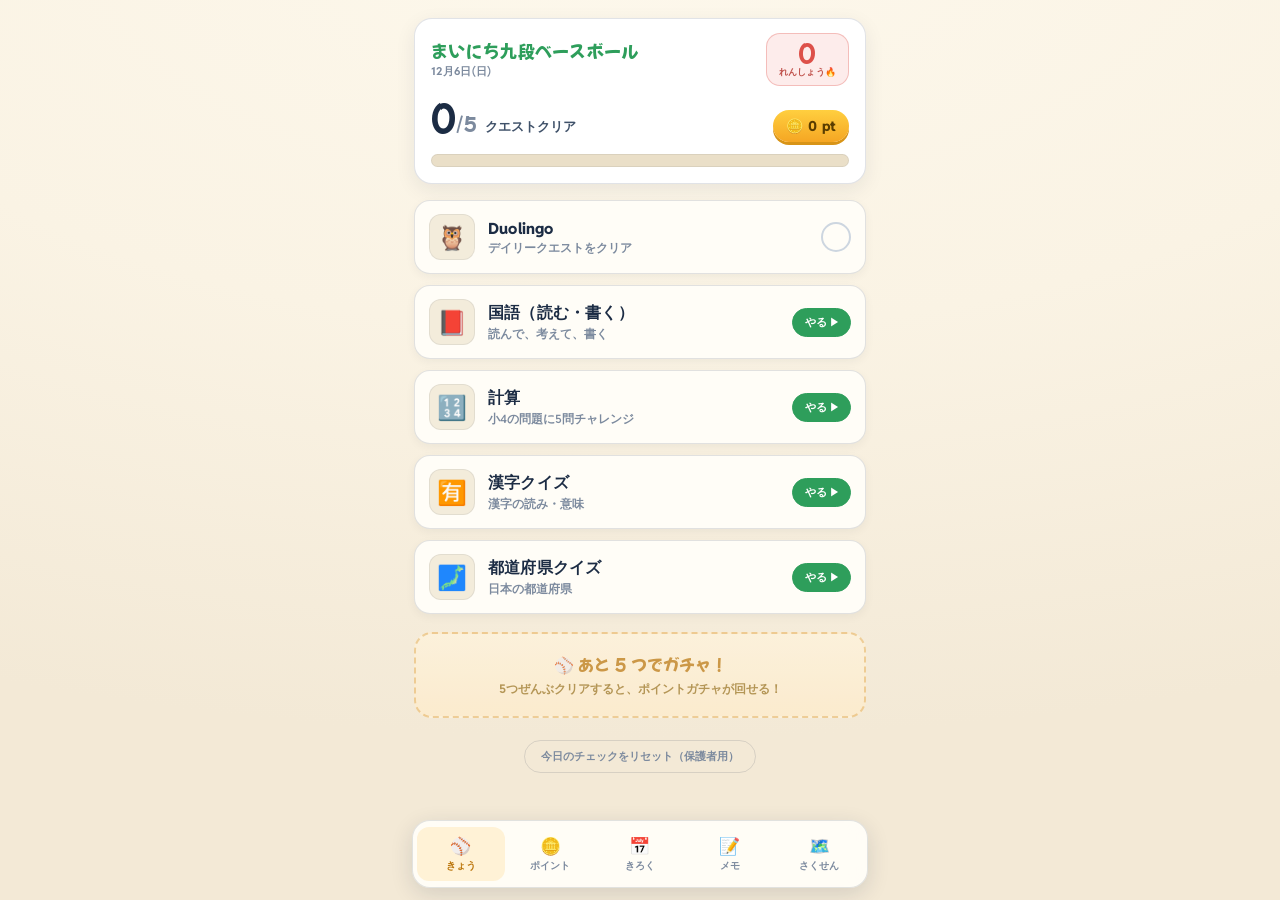
==== commit 5dbb6ffd: "アプリ適性検査" ====
--- a/index.html
+++ b/index.html
@@ -80,7 +80,7 @@
   <div class="panel" id="panel-plan">
     <div class="board"><div class="board-top"><div><div class="title">さくせん</div><div class="date">九段中をめざすロードマップ</div></div></div></div>
     <div class="sec-title">5つのデイリークエスト → ガチャ</div>
-    <div class="sec-sub">国語（読む・書く）・計算は毎日、音読・作文・理科社会・資料・漢字・都道府県・ニュースの言葉・たんい・ことわざは日替わりで出ます。5つクリアでポイントガチャ。毎日つづけると約1か月で1,400pt（＝1,400円）ペース。</div>
+    <div class="sec-sub">国語（読む・書く）・計算は毎日、資料社会・考える算数・理科の観察・音読・作文・漢字・都道府県・ニュースの言葉・たんい・ことわざが日替わりで出ます。5つクリアでポイントガチャ。毎日つづけると約1か月で1,400pt（＝1,400円）ペース。</div>
     <div class="roadmap">
       <div class="rm"><div class="rmh"><span class="e">🦉</span>Duolingo<span class="tag keep">毎日</span></div><ul><li>デイリークエストをクリア（保護者が確認してチェック）</li></ul></div>
       <div class="rm"><div class="rmh"><span class="e">📕</span>国語（読む・書く）<span class="tag top">最優先</span></div><ul><li>短い説明文・物語を読む→内容や「□に入る言葉」を選ぶ→自分の考えを書く</li><li>適性検査1（国語）に直結。書くときは「型」と「見本」で手が止まらない</li></ul></div>
@@ -88,6 +88,7 @@
       <div class="rm"><div class="rmh"><span class="e">📖</span>音読<span class="tag keep">日替わり</span></div><ul><li>短いお話を1話、声に出して読む（まずは毎日の習慣づけ）</li><li>もっと読みたければ「もう1話よむ」でつづけられる</li><li>青空文庫の名作リンクも用意</li></ul></div>
       <div class="rm"><div class="rmh"><span class="e">✍️</span>作文<span class="tag keep">穴うめ式</span></div><ul><li>身近なお題を、穴うめで意見文に。10歳が手を止めずに書ける</li><li>書いたら「お手本の例」とGemini先生に見せて、ほめてもらえる</li></ul></div>
       <div class="rm"><div class="rmh"><span class="e">🔬</span>理科・社会のタネ</div><ul><li>「今日のなぜ？」を、手がかり→三択→「理由の言い方（見本）」を声に出して学ぶ</li><li>九段の適性検査につながる「選んで理由を考える」練習。理由の言葉はアプリが見本でサポート。弱いジャンルが多めに出る</li></ul></div>
+      <div class="rm"><div class="rmh"><span class="e">🎯</span>適性検査の3本柱（こっそり対策）<span class="tag top">日替わり</span></div><ul><li>📊 <b>資料・社会</b>：資料（表）を読み取り→選ぶ→理由の言い方を学ぶ（適性2）</li><li>🧮 <b>考える算数</b>：きまり・割合・単位・場合の数を、答え＋「式や手順の見本」で（適性3）</li><li>🔬 <b>理科の観察・実験</b>：観察/実験データ→予想→「なぜ？」を理由で説明（適性3）</li><li>過去問の出題形式に沿いつつ、毎日の「なるほどクイズ」として無理なく積み上げ</li></ul></div>
     </div>
     <div class="sec-title">このアプリが自動でやること</div>
     <div class="sec-sub">「きろく」タブで、得意・苦手の見える化と、今のニガテを確認できます。</div>
@@ -136,6 +137,7 @@
 <script src="content/kokugo.js"></script>
 <script src="content/shiryo.js"></script>
 <script src="content/sansu.js"></script>
+<script src="content/rika.js"></script>
 <script src="app.js"></script>
 </body>
 </html>
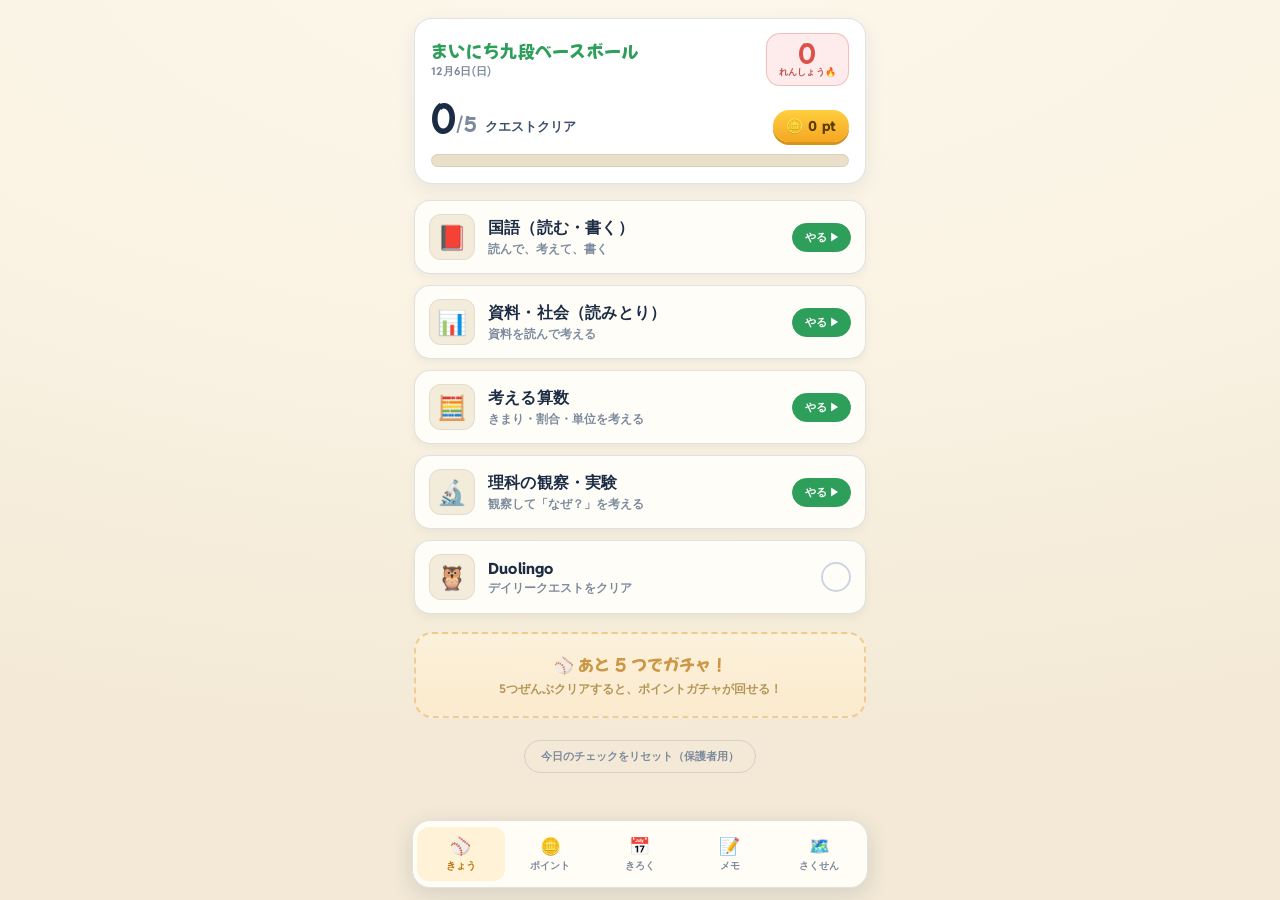
==== commit 4b63fa85: "ハードリロード" ====
--- a/index.html
+++ b/index.html
@@ -80,23 +80,19 @@
   <div class="panel" id="panel-plan">
     <div class="board"><div class="board-top"><div><div class="title">さくせん</div><div class="date">九段中をめざすロードマップ</div></div></div></div>
     <div class="sec-title">5つのデイリークエスト → ガチャ</div>
-    <div class="sec-sub">国語（読む・書く）・計算は毎日、資料社会・考える算数・理科の観察・音読・作文・漢字・都道府県・ニュースの言葉・たんい・ことわざが日替わりで出ます。5つクリアでポイントガチャ。毎日つづけると約1か月で1,400pt（＝1,400円）ペース。</div>
+    <div class="sec-sub">毎日かならず「📕国語（読む・書く）／📊資料・社会／🧮考える算数／🔬理科の観察」＋🦉Duolingo の5つが出ます。すべて九段の適性検査につながる内容です。5つクリアでポイントガチャ。毎日つづけると約1か月で1,400pt（＝1,400円）ペース。</div>
     <div class="roadmap">
       <div class="rm"><div class="rmh"><span class="e">🦉</span>Duolingo<span class="tag keep">毎日</span></div><ul><li>デイリークエストをクリア（保護者が確認してチェック）</li></ul></div>
-      <div class="rm"><div class="rmh"><span class="e">📕</span>国語（読む・書く）<span class="tag top">最優先</span></div><ul><li>短い説明文・物語を読む→内容や「□に入る言葉」を選ぶ→自分の考えを書く</li><li>適性検査1（国語）に直結。書くときは「型」と「見本」で手が止まらない</li></ul></div>
-      <div class="rm"><div class="rmh"><span class="e">🔢</span>計算<span class="tag top">最優先</span></div><ul><li>小4の問題（筆算・九九・わり算・□など）に5問チャレンジ</li><li>正答率で「きほん→ひょうじゅん→はってん」へ自動でレベル調整</li><li>苦手な種類が多めに出る。まちがえた問題は数日後に自動で復習</li></ul></div>
-      <div class="rm"><div class="rmh"><span class="e">📖</span>音読<span class="tag keep">日替わり</span></div><ul><li>短いお話を1話、声に出して読む（まずは毎日の習慣づけ）</li><li>もっと読みたければ「もう1話よむ」でつづけられる</li><li>青空文庫の名作リンクも用意</li></ul></div>
-      <div class="rm"><div class="rmh"><span class="e">✍️</span>作文<span class="tag keep">穴うめ式</span></div><ul><li>身近なお題を、穴うめで意見文に。10歳が手を止めずに書ける</li><li>書いたら「お手本の例」とGemini先生に見せて、ほめてもらえる</li></ul></div>
-      <div class="rm"><div class="rmh"><span class="e">🔬</span>理科・社会のタネ</div><ul><li>「今日のなぜ？」を、手がかり→三択→「理由の言い方（見本）」を声に出して学ぶ</li><li>九段の適性検査につながる「選んで理由を考える」練習。理由の言葉はアプリが見本でサポート。弱いジャンルが多めに出る</li></ul></div>
-      <div class="rm"><div class="rmh"><span class="e">🎯</span>適性検査の3本柱（こっそり対策）<span class="tag top">日替わり</span></div><ul><li>📊 <b>資料・社会</b>：資料（表）を読み取り→選ぶ→理由の言い方を学ぶ（適性2）</li><li>🧮 <b>考える算数</b>：きまり・割合・単位・場合の数を、答え＋「式や手順の見本」で（適性3）</li><li>🔬 <b>理科の観察・実験</b>：観察/実験データ→予想→「なぜ？」を理由で説明（適性3）</li><li>過去問の出題形式に沿いつつ、毎日の「なるほどクイズ」として無理なく積み上げ</li></ul></div>
+      <div class="rm"><div class="rmh"><span class="e">📕</span>国語（読む・書く）<span class="tag keep">毎日</span></div><ul><li>短い説明文・物語を読む→内容や「□に入る言葉」を選ぶ→自分の考えを書く</li><li>適性検査1（国語）に直結。書くときは「型」と「見本」で手が止まらない</li></ul></div>
+      <div class="rm"><div class="rmh"><span class="e">🎯</span>適性検査の3本柱（こっそり対策）<span class="tag keep">毎日</span></div><ul><li>📊 <b>資料・社会</b>：資料（表）を読み取り→選ぶ→理由の言い方を学ぶ（適性2）</li><li>🧮 <b>考える算数</b>：きまり・割合・単位・場合の数を、答え＋「式や手順の見本」で（適性3）</li><li>🔬 <b>理科の観察・実験</b>：観察/実験データ→予想→「なぜ？」を理由で説明（適性3）</li><li>過去問の出題形式に沿いつつ、毎日の「なるほどクイズ」として無理なく積み上げ</li></ul></div>
     </div>
     <div class="sec-title">このアプリが自動でやること</div>
     <div class="sec-sub">「きろく」タブで、得意・苦手の見える化と、今のニガテを確認できます。</div>
     <div class="feature-list">
-      <div class="fl-item"><span class="fl-e">📊</span><div><b>見える化</b>：計算は種類別、理科はジャンル別に正答率をグラフ表示。「伸びてる・もう一歩」を自動コメント。</div></div>
+      <div class="fl-item"><span class="fl-e">📊</span><div><b>見える化</b>：教科ごとの正答率や取り組みを「きろく」タブで表示。「今週のまとめ」で得意・もう一歩を自動コメント。</div></div>
       <div class="fl-item"><span class="fl-e">🎯</span><div><b>本人に寄せる</b>：苦手な計算の種類・正答率の低い／あまりやらないジャンルを、多めに出題。続けるほど最適化。</div></div>
       <div class="fl-item"><span class="fl-e">🔁</span><div><b>弱点を復習</b>：まちがえた問題を覚えて、数日後に自動で再出題。「🔥ニガテこくふくクエスト」で弱点だけ集中練習も。</div></div>
-      <div class="fl-item"><span class="fl-e">🤖</span><div><b>Gemini連携</b>：作文・理科は、書いたものをコピーしてGemini先生に見せ、ほめてもらえる（親子でやると◎）。</div></div>
+      <div class="fl-item"><span class="fl-e">🤖</span><div><b>Gemini連携</b>：国語・理科で書いたものをコピーしてGemini先生に見せ、ほめてもらえる（親子でやると◎）。</div></div>
       <div class="fl-item"><span class="fl-e">🎰</span><div><b>ごほうび</b>：5つ全クリアで、ポイントガチャ（1回1〜100pt・毎日で月約1,400pt）。1,000ptで1,000円と交換。「ポイント」タブで交換できます。</div></div>
     </div>
     <div class="sec-title">九段中のしくみ（保護者メモ）</div>
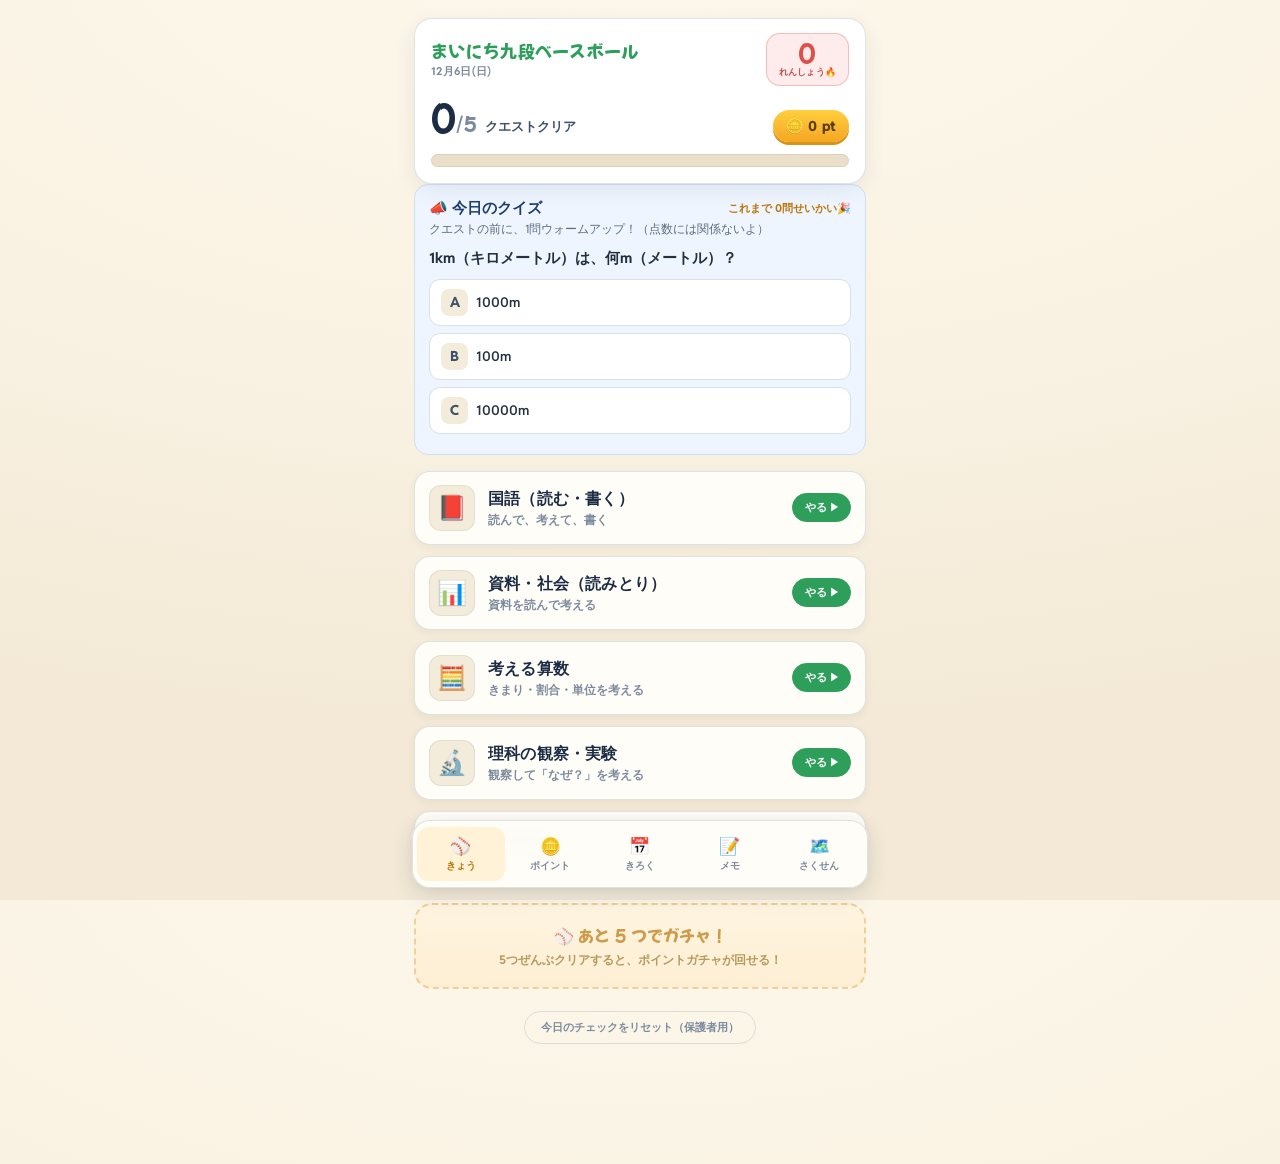
==== commit e0f67c18: "くいず" ====
--- a/index.html
+++ b/index.html
@@ -30,6 +30,7 @@
       </div>
       <div class="bar"><i id="barFill"></i></div>
     </div>
+    <div id="todayQuiz"></div>
     <div class="quests" id="questList"></div>
     <div class="gachabar" id="gachaBar">
       <div class="gt" id="gachaT">⚾ あと 5 つでガチャ！</div>
@@ -58,9 +59,10 @@
     <div class="stat-grid">
       <div class="stat"><div class="sn" id="stTotal">0</div><div class="sl">ホームランの日</div></div>
       <div class="stat"><div class="sn" id="stBest">0</div><div class="sl">さいこう連勝🔥</div></div>
-      <div class="stat"><div class="sn" id="stYen">0</div><div class="sl">ためた金額(円)</div></div>
-      <div class="stat"><div class="sn" id="stCalc" style="font-size:17px">小4 きほん</div><div class="sl">計算のレベル</div></div>
+      <div class="stat"><div class="sn" id="stYen">0</div><div class="sl">ためた合計(円ぶん)</div></div>
+      <div class="stat"><div class="sn" id="stAcc">--</div><div class="sl">ぜんたい正答率</div></div>
     </div>
+    <div id="subjectStats"></div>
     <div id="nigateCard"></div>
     <div class="sec-title">カレンダー</div>
     <div class="sec-sub">緑=ぜんぶクリア / 黄=とちゅうまで</div>
--- a/styles.css
+++ b/styles.css
@@ -363,3 +363,29 @@
 .sr-table th,.sr-table td{border:1px solid #d8e0ea;padding:7px 10px;text-align:left;}
 .sr-table th{background:#eef4ff;color:#1c2c44;font-weight:700;}
 .sr-table td{background:#fff;color:#33414f;font-weight:600;}
+/* もう一度ヒント */
+.cs-retry{margin-top:8px;color:#c9760a;font-weight:700;font-size:13px;background:#fff6e6;border:1px solid #f0d9a8;border-radius:9px;padding:8px 11px;}
+/* 教科べつ正答率カード */
+.subj-grid{display:flex;flex-wrap:wrap;margin:10px -4px 0;}
+.subj-card{flex:1 1 calc(50% - 8px);box-sizing:border-box;margin:4px;border-radius:12px;padding:11px 8px;text-align:center;border:1px solid #e2e8f0;background:#fff;}
+.subj-l{font-size:12px;color:#33414f;font-weight:700;}
+.subj-p{font-size:25px;font-weight:800;margin:4px 0 2px;line-height:1;}
+.subj-n{font-size:11px;color:#7c8a9e;}
+.subj-good{background:#eafaf0;border-color:#b7e6c8;}.subj-good .subj-p{color:#1e7a44;}
+.subj-mid{background:#fff7e8;border-color:#f0d9a8;}.subj-mid .subj-p{color:#c9760a;}
+.subj-low{background:#fdeeee;border-color:#f2c4c4;}.subj-low .subj-p{color:#cc4444;}
+.subj-none{background:#f6f8fb;}.subj-none .subj-p{color:#aab4c0;}
+/* 今日のクイズ（ウォームアップ） */
+.tq-card{background:#eef5ff;border:1px solid #cfe0f5;border-radius:14px;padding:13px 14px;margin-bottom:14px;}
+.tq-h{font-weight:800;color:#1c3d6e;font-size:15px;display:flex;justify-content:space-between;align-items:center;flex-wrap:wrap;}
+.tq-streak{font-size:11px;color:#bb750a;font-weight:700;}
+.tq-sub{font-size:11.5px;color:#5b6b7e;margin:3px 0 9px;}
+.tq-q{font-weight:700;color:#22303f;font-size:14.5px;margin-bottom:9px;line-height:1.65;}
+.tq-choices{display:flex;flex-direction:column;}
+.tq-choice{display:flex;align-items:center;text-align:left;border:1.5px solid #d8e0ea;background:#fff;border-radius:11px;padding:9px 11px;margin-bottom:7px;font-size:13.5px;font-weight:600;color:#22303f;font-family:inherit;line-height:1.5;}
+.tq-choice .choice-mark{margin-right:8px;flex:none;}
+.tq-choice.correct{background:#eafaf0;border-color:#7fce9e;color:#1e7a44;}
+.tq-choice.wrong{opacity:.55;}
+.tq-choice.chosen{background:#fdeeee;border-color:#e2a0a0;opacity:1;}
+.tq-reply{background:#fff;border-radius:10px;padding:9px 11px;font-size:12.5px;color:#33414f;line-height:1.7;}
+.tq-foot{font-size:11px;color:#7c8a9e;text-align:right;margin-top:7px;}
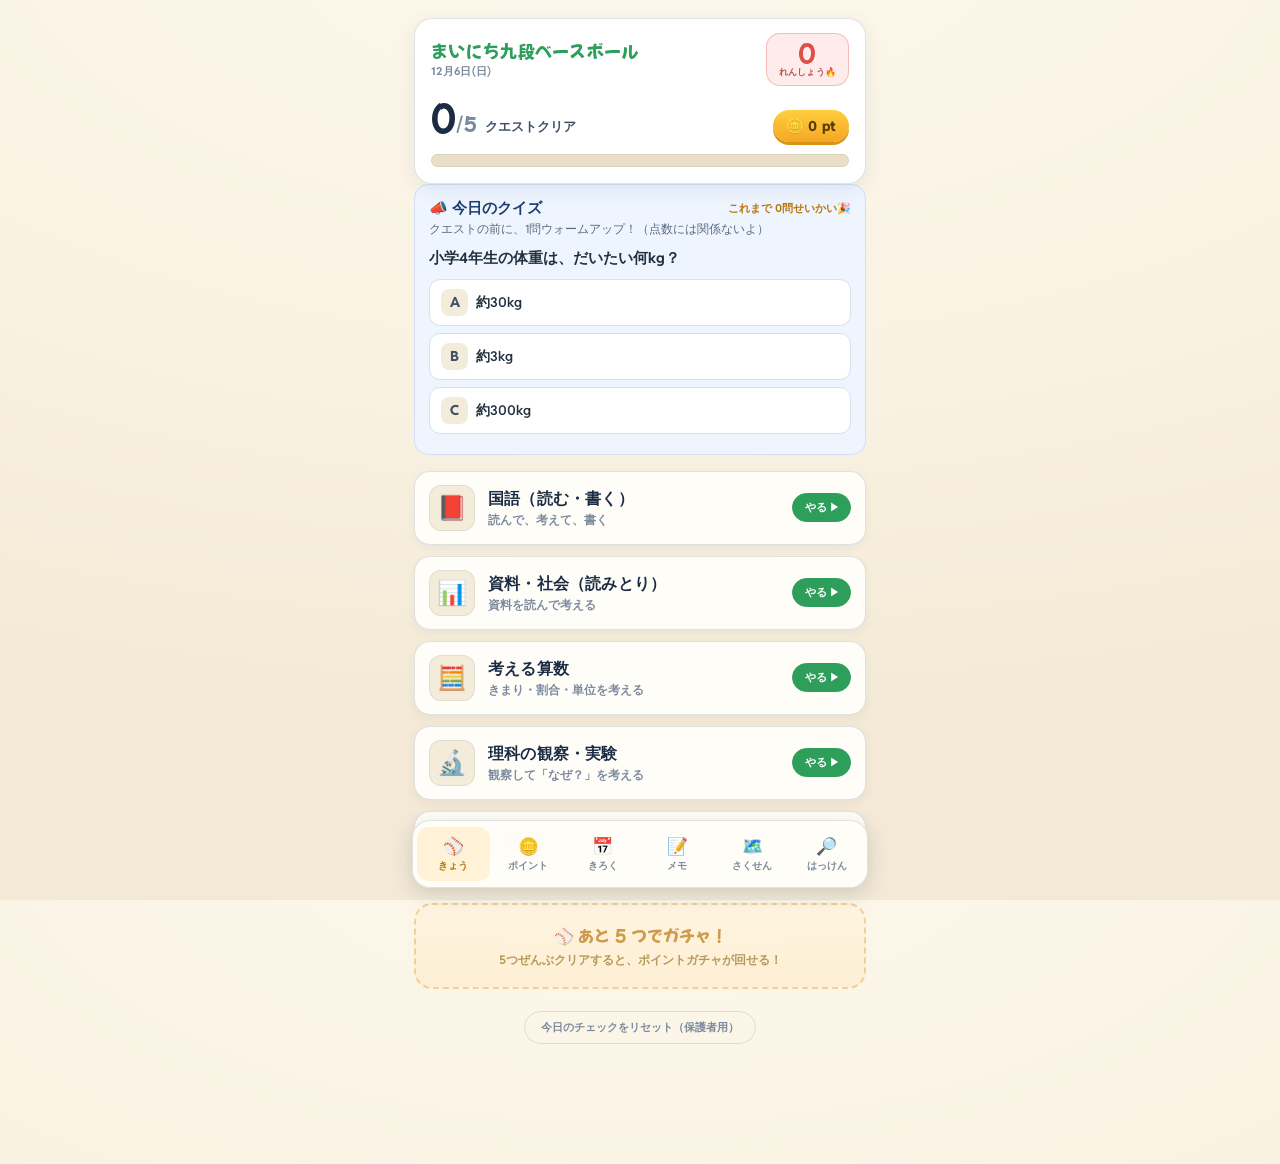
==== commit 968c2d27: "あっぷ" ====
--- a/index.html
+++ b/index.html
@@ -114,6 +114,21 @@
     </div>
     <button class="reset" id="resetAllBtn">全データを初期化（保護者用）</button>
   </div>
+  <div class="panel" id="panel-hakken">
+    <div class="board"><div class="board-top"><div><div class="title">🔎 はっけん</div><div class="date">読む・知る・やってみる</div></div></div></div>
+    <div class="sec-title">📖 ことばと話題の窓</div>
+    <div class="sec-sub">毎日ひとつ、新しい言葉や話題に出会おう。「未知との遭遇」が読む力・考える力を広げます。</div>
+    <div id="madoBox"></div>
+    <div class="sec-title" style="margin-top:24px">🧭 やってみようミッション（今週）</div>
+    <div class="sec-sub">アプリの外で、実際にやってみよう。「座学」だけでない「経験」が強みになります。</div>
+    <div id="missionBox"></div>
+    <div class="sec-title" style="margin-top:24px">💡 今日のはっけん</div>
+    <div class="sec-sub">今日はじめて知ったこと・ふしぎに思ったことを書こう。知らないことを受け入れて言葉にする練習です。</div>
+    <textarea id="hakkenInput" class="answer-area" placeholder="れい：わたり鳥は星を見て方角がわかるらしい。すごい！"></textarea>
+    <button class="btn btn-green btn-sm" id="hakkenSave" style="margin-top:8px;width:auto">💡 きろくする</button>
+    <div id="hakkenMsg" class="sec-sub" style="min-height:16px;margin-top:6px"></div>
+    <div id="hakkenList"></div>
+  </div>
 </div>
 
 <div class="tabbar">
@@ -122,6 +137,7 @@
   <div class="tab" data-tab="record"><span class="ti">📅</span>きろく</div>
   <div class="tab" data-tab="parent"><span class="ti">📝</span>メモ</div>
   <div class="tab" data-tab="plan"><span class="ti">🗺️</span>さくせん</div>
+  <div class="tab" data-tab="hakken"><span class="ti">🔎</span>はっけん</div>
 </div>
 
 <div class="screen" id="screen"><div id="screenInner"></div></div>
@@ -136,6 +152,7 @@
 <script src="content/shiryo.js"></script>
 <script src="content/sansu.js"></script>
 <script src="content/rika.js"></script>
+<script src="content/hakken.js"></script>
 <script src="app.js"></script>
 </body>
 </html>
--- a/styles.css
+++ b/styles.css
@@ -389,3 +389,18 @@
 .tq-choice.chosen{background:#fdeeee;border-color:#e2a0a0;opacity:1;}
 .tq-reply{background:#fff;border-radius:10px;padding:9px 11px;font-size:12.5px;color:#33414f;line-height:1.7;}
 .tq-foot{font-size:11px;color:#7c8a9e;text-align:right;margin-top:7px;}
+/* はっけんタブ */
+.mado-card{background:#f3f0fb;border:1px solid #ddd3f0;border-radius:14px;padding:14px;}
+.mado-tag{font-size:11px;font-weight:800;color:#7d5bbe;letter-spacing:.04em;}
+.mado-word{font-size:24px;font-weight:800;color:#2a2150;margin-top:4px;}
+.mado-yomi{font-size:14px;font-weight:600;color:#7d6ba8;}
+.mado-title{font-size:17px;font-weight:800;color:#2a2150;margin-top:4px;line-height:1.5;}
+.mado-body{font-size:13.5px;color:#33414f;line-height:1.85;margin-top:7px;}
+.mado-ex{font-size:12.5px;color:#5b6b7e;background:#fff;border-radius:9px;padding:8px 10px;margin-top:9px;line-height:1.7;}
+.mado-think{font-size:13px;color:#1c3d6e;background:#eaf1fb;border-radius:9px;padding:9px 11px;margin-top:10px;line-height:1.7;font-weight:600;}
+.mission-card{background:#eafaf0;border:1px solid #b7e6c8;border-radius:14px;padding:14px;}
+.mission-m{font-size:15px;font-weight:800;color:#1e5a36;line-height:1.65;}
+.mission-hint{font-size:12px;color:#3c7a55;margin-top:6px;}
+.hk-row{background:#fff;border:1px solid #e2e8f0;border-radius:9px;padding:8px 11px;margin-top:7px;font-size:13px;color:#33414f;line-height:1.6;display:flex;justify-content:space-between;}
+.hk-date{font-size:10.5px;color:#aab4c0;flex:none;margin-left:8px;}
+.tabbar .tab{font-size:10px;}
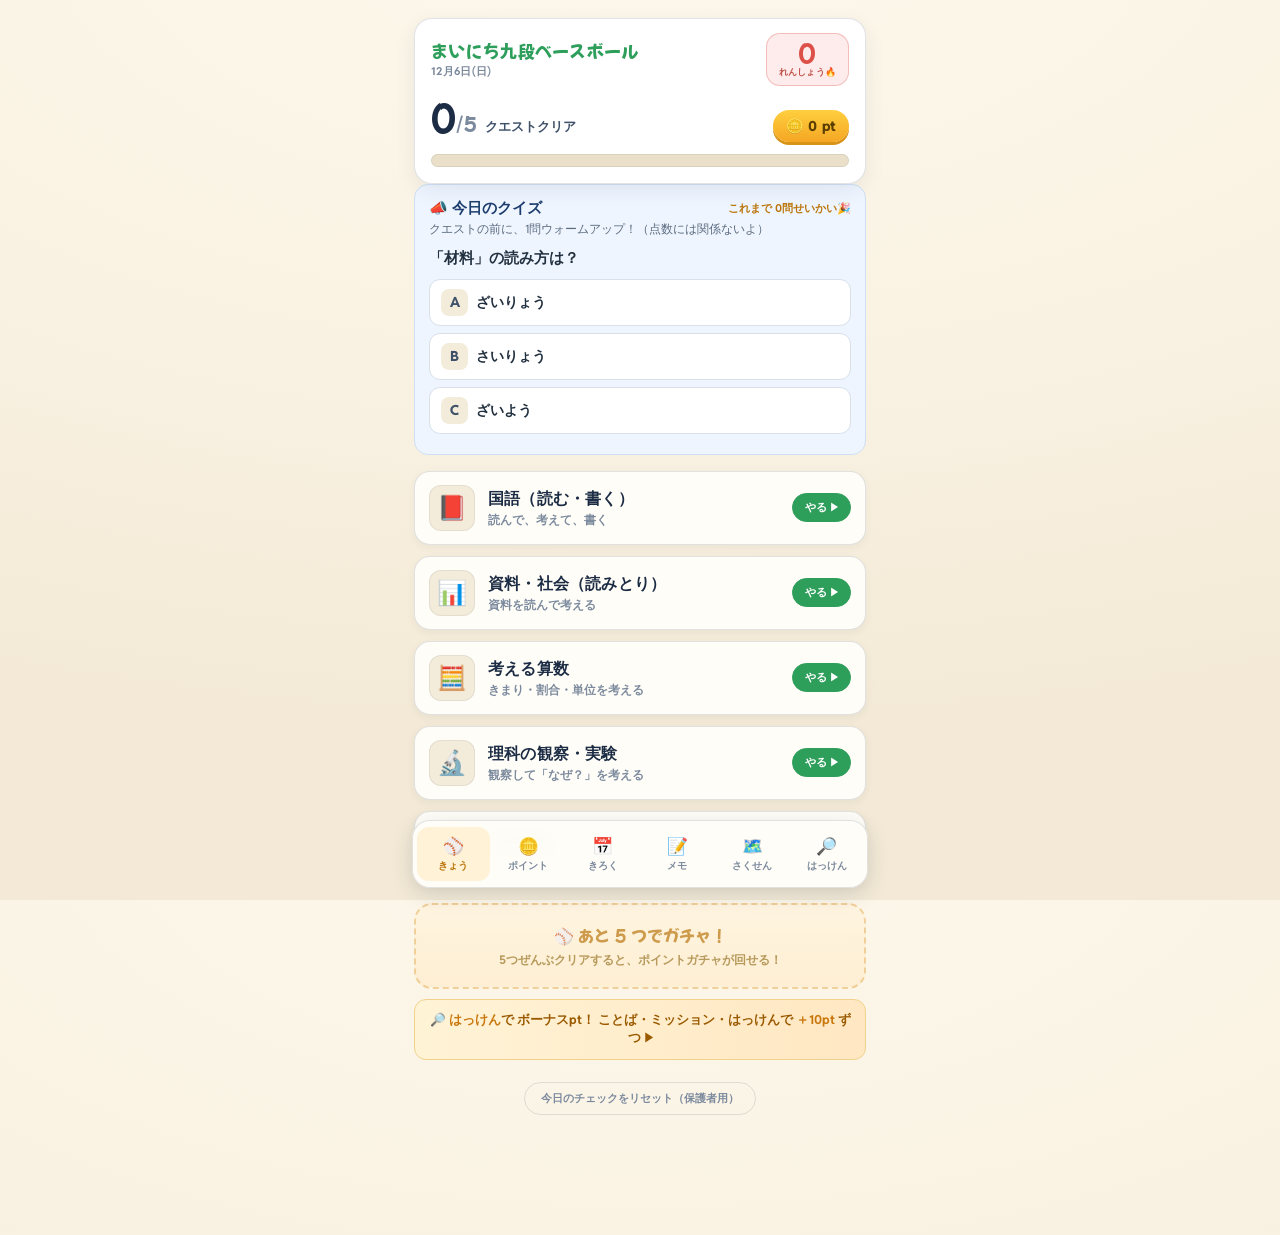
==== commit 3e96e191: "あっぷ" ====
--- a/index.html
+++ b/index.html
@@ -36,6 +36,7 @@
       <div class="gt" id="gachaT">⚾ あと 5 つでガチャ！</div>
       <div class="gs" id="gachaS">5つぜんぶクリアすると、ポイントガチャが回せる！</div>
     </div>
+    <div class="bonusbar" id="bonusBar" onclick="goHakken()">🔎 <b>はっけん</b>で ボーナスpt！ ことば・ミッション・はっけんで <b>＋10pt</b> ずつ ▶</div>
     <button class="reset" id="resetBtn">今日のチェックをリセット（保護者用）</button>
   </div>
 
@@ -115,7 +116,7 @@
     <button class="reset" id="resetAllBtn">全データを初期化（保護者用）</button>
   </div>
   <div class="panel" id="panel-hakken">
-    <div class="board"><div class="board-top"><div><div class="title">🔎 はっけん</div><div class="date">読む・知る・やってみる</div></div></div></div>
+    <div class="board"><div class="board-top"><div><div class="title">🔎 はっけん</div><div class="date">やるほど ＋10pt ボーナス！</div></div></div></div>
     <div class="sec-title">📖 ことばと話題の窓</div>
     <div class="sec-sub">毎日ひとつ、新しい言葉や話題に出会おう。「未知との遭遇」が読む力・考える力を広げます。</div>
     <div id="madoBox"></div>
@@ -125,7 +126,7 @@
     <div class="sec-title" style="margin-top:24px">💡 今日のはっけん</div>
     <div class="sec-sub">今日はじめて知ったこと・ふしぎに思ったことを書こう。知らないことを受け入れて言葉にする練習です。</div>
     <textarea id="hakkenInput" class="answer-area" placeholder="れい：わたり鳥は星を見て方角がわかるらしい。すごい！"></textarea>
-    <button class="btn btn-green btn-sm" id="hakkenSave" style="margin-top:8px;width:auto">💡 きろくする</button>
+    <button class="btn btn-green btn-sm" id="hakkenSave" style="margin-top:8px;width:auto">💡 きろくする (+10pt)</button>
     <div id="hakkenMsg" class="sec-sub" style="min-height:16px;margin-top:6px"></div>
     <div id="hakkenList"></div>
   </div>
--- a/styles.css
+++ b/styles.css
@@ -404,3 +404,6 @@
 .hk-row{background:#fff;border:1px solid #e2e8f0;border-radius:9px;padding:8px 11px;margin-top:7px;font-size:13px;color:#33414f;line-height:1.6;display:flex;justify-content:space-between;}
 .hk-date{font-size:10.5px;color:#aab4c0;flex:none;margin-left:8px;}
 .tabbar .tab{font-size:10px;}
+/* はっけんボーナス案内 */
+.bonusbar{background:linear-gradient(90deg,#fff3d6,#ffe7c2);border:1px solid #f0d28a;border-radius:12px;padding:11px 13px;margin-top:10px;font-size:12.5px;font-weight:700;color:#9a5a00;text-align:center;cursor:pointer;line-height:1.5;}
+.bonusbar b{color:#c9760a;}
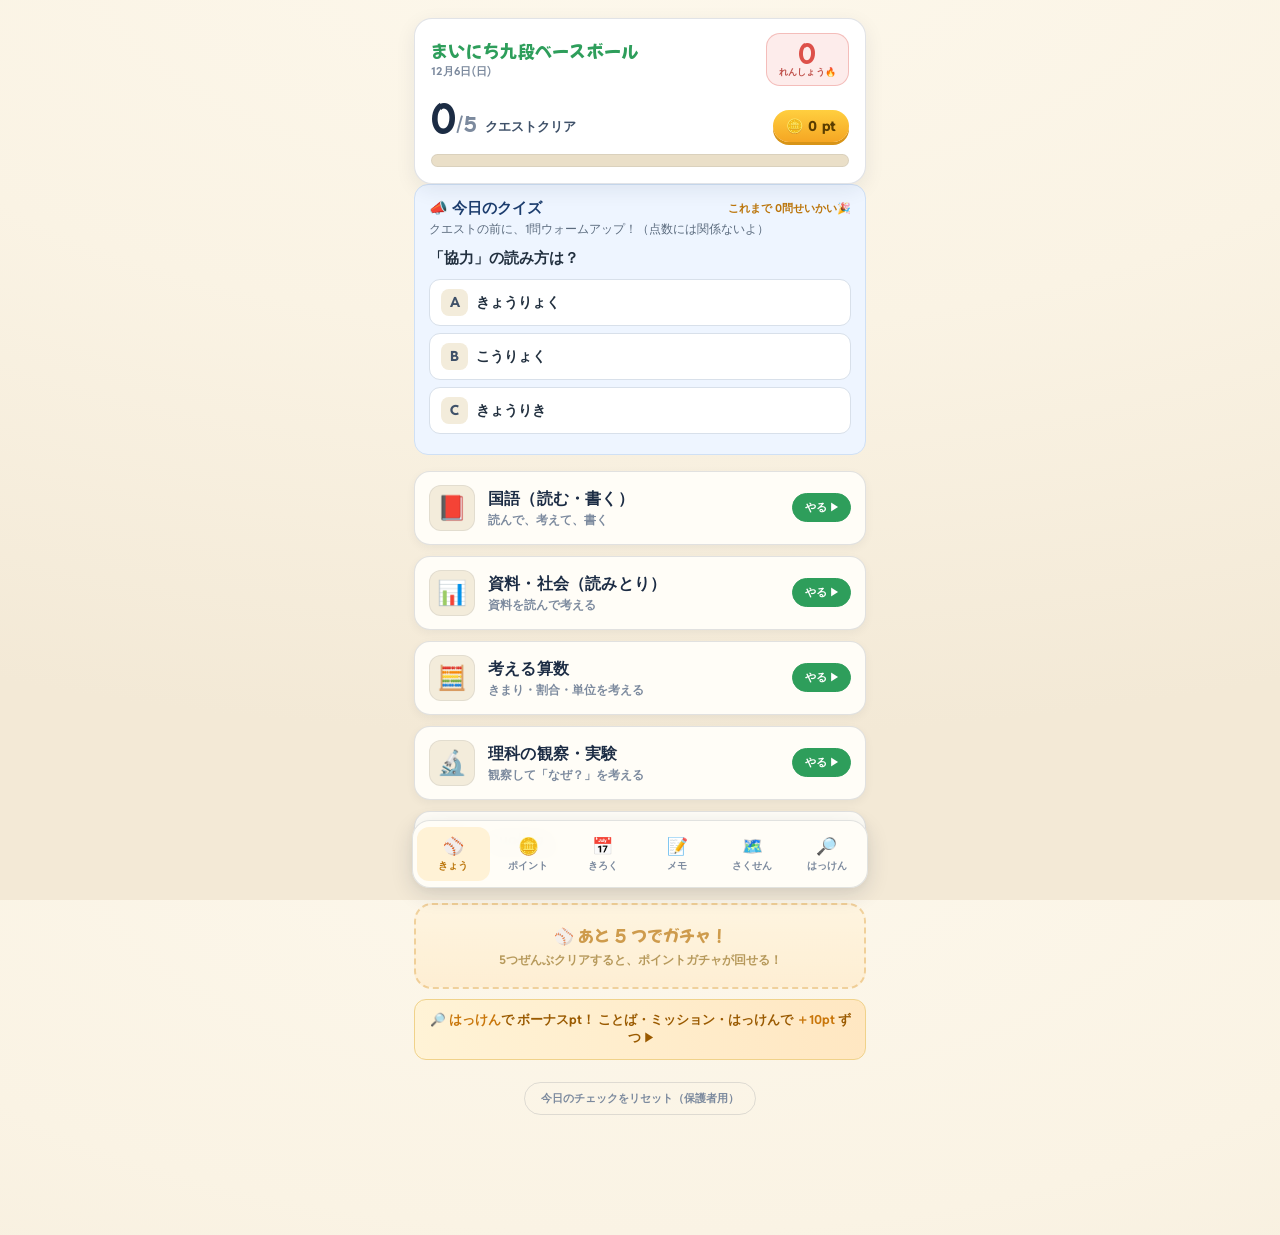
==== commit d26cfd76: "ブラッシュアップ" ====
--- a/index.html
+++ b/index.html
@@ -120,8 +120,8 @@
     <div class="sec-title">📖 ことばと話題の窓</div>
     <div class="sec-sub">毎日ひとつ、新しい言葉や話題に出会おう。「未知との遭遇」が読む力・考える力を広げます。</div>
     <div id="madoBox"></div>
-    <div class="sec-title" style="margin-top:24px">🧭 やってみようミッション（今週）</div>
-    <div class="sec-sub">アプリの外で、実際にやってみよう。「座学」だけでない「経験」が強みになります。</div>
+    <div class="sec-title" style="margin-top:24px">🧭 あした やってみよう</div>
+    <div class="sec-sub">今夜チェックして、あした実際にやってみよう（毎日かわるよ）。できたら書いて記録（＋10pt）。「座学」だけでない「経験」が強みになります。</div>
     <div id="missionBox"></div>
     <div class="sec-title" style="margin-top:24px">💡 今日のはっけん</div>
     <div class="sec-sub">今日はじめて知ったこと・ふしぎに思ったことを書こう。知らないことを受け入れて言葉にする練習です。</div>
